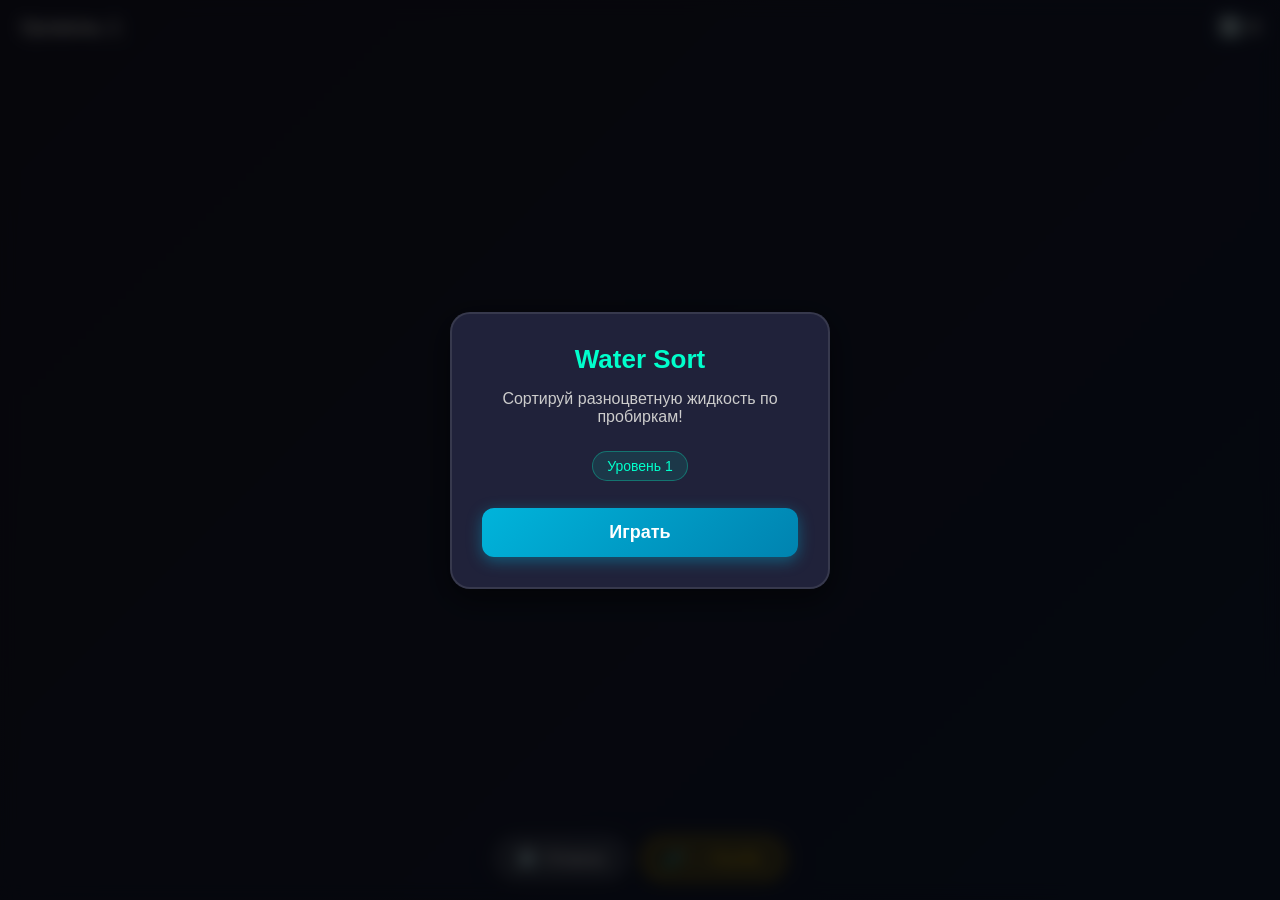
==== games/WaterSort/index.html @ 812055ef "game 1 water sort" ====
<!DOCTYPE html>
<html lang="ru">
<head>
    <meta charset="UTF-8">
    <meta name="viewport" content="width=device-width, initial-scale=1.0, maximum-scale=1.0, user-scalable=no">
    <title>Water Sort / Сортировка по пробиркам</title>
    
    <!-- Yandex Games SDK v2 -->
    <script src="https://yandex.ru/games/sdk/v2"></script>

    <style>
        * {
            box-sizing: border-box;
            margin: 0;
            padding: 0;
            -webkit-user-select: none;
            -moz-user-select: none;
            -ms-user-select: none;
            user-select: none;
            -webkit-tap-highlight-color: transparent;
            -webkit-touch-callout: none;
            touch-action: none;
        }

        html, body {
            width: 100%;
            height: 100%;
            overflow: hidden;
            background: linear-gradient(135deg, #1a1a2e 0%, #16213e 100%);
            color: #fff;
            font-family: 'Segoe UI', Tahoma, Geneva, Verdana, sans-serif;
        }

        #game-container {
            position: relative;
            width: 100vw;
            height: 100vh;
            display: flex;
            flex-direction: column;
            justify-content: center;
            align-items: center;
        }

        canvas {
            display: block;
            touch-action: none;
        }

        /* HUD & Top Bar */
        #hud {
            position: absolute;
            top: 15px;
            left: 20px;
            right: 20px;
            display: flex;
            justify-content: space-between;
            align-items: center;
            font-size: 20px;
            font-weight: bold;
            z-index: 5;
            pointer-events: none;
            text-shadow: 0 2px 4px rgba(0,0,0,0.5);
        }

        .hud-group {
            display: flex;
            gap: 15px;
            align-items: center;
        }

        /* Action Buttons Bar (Bottom / Side) */
        #action-bar {
            position: absolute;
            bottom: 20px;
            left: 50%;
            transform: translateX(-50%);
            display: flex;
            gap: 15px;
            z-index: 5;
        }

        .action-btn {
            background: rgba(255, 255, 255, 0.15);
            border: 2px solid rgba(255, 255, 255, 0.3);
            color: #fff;
            padding: 10px 20px;
            border-radius: 25px;
            font-size: 16px;
            font-weight: bold;
            cursor: pointer;
            backdrop-filter: blur(5px);
            transition: all 0.2s ease;
            display: flex;
            align-items: center;
            gap: 8px;
            box-shadow: 0 4px 10px rgba(0,0,0,0.3);
        }

        .action-btn:active {
            transform: scale(0.95);
            background: rgba(255, 255, 255, 0.3);
        }

        .action-btn.reward-badge {
            border-color: #ffcc00;
            background: rgba(255, 204, 0, 0.2);
            color: #ffcc00;
        }

        /* UI Overlays / Modals */
        .ui-overlay {
            position: absolute;
            top: 0;
            left: 0;
            width: 100%;
            height: 100%;
            background: rgba(0, 0, 0, 0.75);
            backdrop-filter: blur(8px);
            display: flex;
            justify-content: center;
            align-items: center;
            z-index: 10;
            opacity: 1;
            transition: opacity 0.3s ease;
        }

        .ui-overlay.hidden {
            opacity: 0;
            pointer-events: none;
        }

        .modal-card {
            background: #22253df0;
            border: 2px solid rgba(255, 255, 255, 0.1);
            padding: 30px;
            border-radius: 20px;
            text-align: center;
            width: 90%;
            max-width: 380px;
            box-shadow: 0 10px 30px rgba(0,0,0,0.5);
        }

        .modal-card h1 {
            font-size: 26px;
            margin-bottom: 15px;
            color: #00ffcc;
        }

        .modal-card p {
            font-size: 16px;
            color: #ccc;
            margin-bottom: 25px;
        }

        .btn {
            display: block;
            width: 100%;
            padding: 14px;
            margin-top: 12px;
            font-size: 18px;
            font-weight: bold;
            color: #fff;
            background: linear-gradient(135deg, #00b4db 0%, #0083b0 100%);
            border: none;
            border-radius: 12px;
            cursor: pointer;
            box-shadow: 0 4px 15px rgba(0, 180, 219, 0.4);
            transition: transform 0.1s ease;
        }

        .btn:active {
            transform: scale(0.97);
        }

        .btn.btn-reward {
            background: linear-gradient(135deg, #f7b733 0%, #fc4a1a 100%);
            box-shadow: 0 4px 15px rgba(252, 74, 26, 0.4);
        }

        .btn.btn-secondary {
            background: rgba(255, 255, 255, 0.1);
            border: 1px solid rgba(255, 255, 255, 0.2);
            box-shadow: none;
        }

        .level-badge {
            background: rgba(0, 255, 204, 0.1);
            color: #00ffcc;
            padding: 6px 14px;
            border-radius: 20px;
            font-size: 14px;
            display: inline-block;
            margin-bottom: 15px;
            border: 1px solid rgba(0, 255, 204, 0.3);
        }
    </style>
</head>
<body>

    <div id="game-container">
        <!-- HUD -->
        <div id="hud">
            <div id="level-title">Уровень 1</div>
            <div class="hud-group">
                <div id="moves-count">🔄 0</div>
            </div>
        </div>

        <!-- Canvas -->
        <canvas id="gameCanvas"></canvas>

        <!-- Action Bar (Undo & Add Tube) -->
        <div id="action-bar">
            <button class="action-btn" id="undo-btn">
                <span>↩️</span> <span id="txt-undo">Отмена</span>
            </button>
            <button class="action-btn reward-badge" id="add-tube-btn">
                <span>🧪+</span> <span id="txt-add-tube">Колба</span>
            </button>
        </div>

        <!-- Main Menu / Level Select Modal -->
        <div id="main-menu" class="ui-overlay">
            <div class="modal-card">
                <h1>Water Sort</h1>
                <p id="menu-desc">Сортируй разноцветную жидкость по пробиркам!</p>
                <div id="current-level-preview" class="level-badge">Уровень 1</div>
                <button class="btn" id="start-btn">Играть</button>
            </div>
        </div>

        <!-- Victory Modal -->
        <div id="victory-modal" class="ui-overlay hidden">
            <div class="modal-card">
                <h1>🎉 Уровень пройден!</h1>
                <p id="victory-desc">Отличная работа! Все цвета аккуратно отсортированы.</p>
                <button class="btn" id="next-level-btn">Следующий уровень</button>
            </div>
        </div>
    </div>

    <script>
        // Localization
        const locales = {
            ru: {
                title: "Water Sort",
                desc: "Сортируй разноцветную жидкость по пробиркам!",
                play: "Играть",
                level: "Уровень ",
                moves: "Ходы: ",
                undo: "Отмена",
                addTube: "+ Колба",
                winTitle: "🎉 Уровень пройден!",
                winDesc: "Отличная работа! Все цвета аккуратно отсортированы.",
                nextLevel: "Следующий уровень",
                rewardAdError: "Реклама недоступна или была закрыта"
            },
            en: {
                title: "Water Sort",
                desc: "Sort the colored liquids into separate tubes!",
                play: "Play",
                level: "Level ",
                moves: "Moves: ",
                undo: "Undo",
                addTube: "+ Tube",
                winTitle: "🎉 Level Complete!",
                winDesc: "Great job! All colors are perfectly sorted.",
                nextLevel: "Next Level",
                rewardAdError: "Ad unavailable or closed early"
            }
        };

        let currentLang = 'ru';
        let yandexSDK = null;
        let player = null;
        let currentLevelIndex = 0;
        let movesCount = 0;

        // Game state
        let tubes = []; // Array of tubes, each tube is an array of color indices (e.g. [1, 2, 1, 2])
        let history = []; // Stack of previous states for Undo
        let selectedTubeIndex = null;
        let animating = false;
        
        // Pour animation variables
        let pouringData = null; // { fromIndex, toIndex, color, progress, startY, endY, ... }

        // Colors palette (vibrant & contrast)
        const COLORS = [
            '#FF3366', // 0: Red / Pink
            '#33CCFF', // 1: Cyan / Blue
            '#33FF66', // 2: Green
            '#FFCC00', // 3: Yellow
            '#9933FF', // 4: Purple
            '#FF6600', // 5: Orange
            '#00FFCC', // 6: Mint
            '#FF99FF', // 7: Light Magenta
            '#6666FF', // 8: Indigo
            '#CCFF33'  // 9: Lime
        ];

        // DOM Elements
        const canvas = document.getElementById('gameCanvas');
        const ctx = canvas.getContext('2d');
        const mainMenu = document.getElementById('main-menu');
        const victoryModal = document.getElementById('victory-modal');
        const startBtn = document.getElementById('start-btn');
        const nextLevelBtn = document.getElementById('next-level-btn');
        const undoBtn = document.getElementById('undo-btn');
        const addTubeBtn = document.getElementById('add-tube-btn');
        const levelTitle = document.getElementById('level-title');
        const movesCountDisplay = document.getElementById('moves-count');
        const menuDesc = document.getElementById('menu-desc');
        const currentLevelPreview = document.getElementById('current-level-preview');
        const txtUndo = document.getElementById('txt-undo');
        const txtAddTube = document.getElementById('txt-add-tube');

        // Prevent default mobile gestures
        document.addEventListener('contextmenu', e => e.preventDefault());
        document.addEventListener('keydown', e => {
            if (['Space', 'ArrowUp', 'ArrowDown', 'ArrowLeft', 'ArrowRight'].includes(e.code)) {
                e.preventDefault();
            }
        });

        // Resize Canvas
        function resizeCanvas() {
            canvas.width = window.innerWidth;
            canvas.height = window.innerHeight;
        }
        window.addEventListener('resize', resizeCanvas);
        resizeCanvas();

        // SDK Initialization
        document.addEventListener('DOMContentLoaded', () => {
            if (typeof YaGames !== 'undefined') {
                YaGames.init().then(ysdk => {
                    yandexSDK = ysdk;
                    currentLang = ysdk.environment.i18n?.lang?.startsWith('en') ? 'en' : 'ru';
                    updateUILanguage();

                    ysdk.on('game_api_pause', () => { /* Pause audio/game */ });
                    ysdk.on('game_api_resume', () => { /* Resume audio/game */ });

                    ysdk.getPlayer().then(_player => {
                        player = _player;
                        loadProgress();
                    }).catch(err => console.log('Offline player', err));

                    ysdk.features.LoadingAPI?.ready();
                }).catch(err => {
                    console.warn('SDK Init error, running offline', err);
                    updateUILanguage();
                });
            } else {
                updateUILanguage();
            }
        });

        function updateUILanguage() {
            const loc = locales[currentLang] || locales.ru;
            const menuTitleEl = document.getElementById('menu-title');
            if (menuTitleEl) menuTitleEl.textContent = loc.title;
            if (menuDesc) menuDesc.textContent = loc.desc;
            if (startBtn) startBtn.textContent = loc.play;
            if (nextLevelBtn) nextLevelBtn.textContent = loc.nextLevel;
            if (txtUndo) txtUndo.textContent = loc.undo;
            if (txtAddTube) txtAddTube.textContent = loc.addTube;
            if (currentLevelPreview) currentLevelPreview.textContent = loc.level + (currentLevelIndex + 1);
            if (levelTitle) levelTitle.textContent = loc.level + (currentLevelIndex + 1);
            if (movesCountDisplay) movesCountDisplay.textContent = `🔄 ${movesCount}`;
        }

        async function loadProgress() {
            if (!player) return;
            try {
                const data = await player.getData();
                if (data && typeof data.level === 'number') {
                    currentLevelIndex = data.level;
                    updateUILanguage();
                }
            } catch (e) {
                console.error('Failed to load progress', e);
            }
        }

        async function saveProgress() {
            if (!player) return;
            try {
                // Check if player.setData is supported (in some offline/file mode emulators it might not be fully functional or throws security)
                if (typeof player.setData === 'function') {
                    await player.setData({ level: currentLevelIndex }, true);
                }
            } catch (e) {
                console.error('Failed to save progress', e);
            }
        }

        // Level Generator System
        // Easily changeable: number of colors, capacity per tube (4 layers), and empty tubes.
        function generateLevel(levelIdx) {
            const capacity = 4;
            let numColors = Math.min(3 + Math.floor(levelIdx / 3), COLORS.length);
            let numEmpty = 2;

            // Generate guaranteed randomized shuffled color blocks distributed across non-empty tubes
            let totalBlocks = numColors * capacity;
            let colorPool = [];
            for (let c = 0; c < numColors; c++) {
                for (let i = 0; i < capacity; i++) {
                    colorPool.push(c);
                }
            }
            // Fisher-Yates shuffle
            for (let i = colorPool.length - 1; i > 0; i--) {
                let j = Math.floor(Math.random() * (i + 1));
                [colorPool[i], colorPool[j]] = [colorPool[j], colorPool[i]];
            }

            let currentTubes = [];
            for (let c = 0; c < numColors; c++) {
                currentTubes.push(colorPool.slice(c * capacity, (c + 1) * capacity));
            }
            for (let i = 0; i < numEmpty; i++) {
                currentTubes.push([]);
            }

            // Ensure not already solved at start
            if (isLevelSolved(currentTubes)) {
                // Swap two elements to break solved state
                let temp = currentTubes[0][0];
                currentTubes[0][0] = currentTubes[1][0];
                currentTubes[1][0] = temp;
            }

            return currentTubes;
        }

        function startLevel() {
            tubes = generateLevel(currentLevelIndex);
            history = [];
            selectedTubeIndex = null;
            movesCount = 0;
            animating = false;
            pouringData = null;
            updateUILanguage();
            mainMenu.classList.add('hidden');
            victoryModal.classList.add('hidden');
        }

        // Check if level is solved: every non-empty tube must contain exactly 4 blocks of the EXACT SAME color
        function isLevelSolved(currentTubes) {
            let activeTubesCount = 0;
            for (let tube of currentTubes) {
                if (tube.length === 0) continue;
                if (tube.length !== 4) return false;
                let firstColor = tube[0];
                for (let color of tube) {
                    if (color !== firstColor) return false;
                }
                activeTubesCount++;
            }
            return activeTubesCount > 0;
        }

        // Pour validation & logic
        function canPour(fromIdx, toIdx) {
            if (fromIdx === toIdx) return false;
            let fromTube = tubes[fromIdx];
            let toTube = tubes[toIdx];
            if (fromTube.length === 0) return false;
            if (toTube.length >= 4) return false;

            let topColor = fromTube[fromTube.length - 1];
            if (toTube.length === 0) return true;
            let targetTopColor = toTube[toTube.length - 1];
            return topColor === targetTopColor;
        }

        function executePour(fromIdx, toIdx) {
            // Save state for undo
            history.push(tubes.map(t => [...t]));

            let fromTube = tubes[fromIdx];
            let toTube = tubes[toIdx];
            let topColor = fromTube[fromTube.length - 1];

            // Count how many blocks of this color to move
            let count = 0;
            for (let i = fromTube.length - 1; i >= 0; i--) {
                if (fromTube[i] === topColor && toTube.length + count < 4) {
                    count++;
                } else {
                    break;
                }
            }

            // Setup animation
            animating = true;
            pouringData = {
                fromIdx,
                toIdx,
                color: topColor,
                count,
                progress: 0
            };

            let movingBlock = [];
            for (let i = 0; i < count; i++) {
                movingBlock.push(fromTube.pop());
            }
            pouringData.movingBlock = movingBlock;

            movesCount++;
            updateUILanguage();
        }

        // Rewarded Ad for Undo
        undoBtn.addEventListener('click', () => {
            if (animating || history.length === 0) return;
            
            // Call Rewarded Ad as requested for SDK & monetization
            if (yandexSDK) {
                yandexSDK.adv.showRewardedVideo({
                    callbacks: {
                        onRewarded: () => {
                            tubes = history.pop();
                            selectedTubeIndex = null;
                            movesCount = Math.max(0, movesCount - 1);
                            updateUILanguage();
                        },
                        onError: () => {
                            // Fallback if ad fails: allow undo anyway or show message
                            tubes = history.pop();
                            selectedTubeIndex = null;
                            movesCount = Math.max(0, movesCount - 1);
                            updateUILanguage();
                        }
                    }
                });
            } else {
                // Offline fallback
                tubes = history.pop();
                selectedTubeIndex = null;
                movesCount = Math.max(0, movesCount - 1);
                updateUILanguage();
            }
        });

        // Rewarded Ad for Adding Empty Tube
        addTubeBtn.addEventListener('click', () => {
            if (animating) return;

            if (yandexSDK) {
                yandexSDK.adv.showRewardedVideo({
                    callbacks: {
                        onRewarded: () => {
                            history.push(tubes.map(t => [...t]));
                            tubes.push([]); // Add empty tube
                            selectedTubeIndex = null;
                            updateUILanguage();
                        },
                        onError: () => {
                            history.push(tubes.map(t => [...t]));
                            tubes.push([]);
                            selectedTubeIndex = null;
                            updateUILanguage();
                        }
                    }
                });
            } else {
                history.push(tubes.map(t => [...t]));
                tubes.push([]);
                selectedTubeIndex = null;
                updateUILanguage();
            }
        });

        // Canvas Click / Tap Handling
        canvas.addEventListener('pointerdown', (e) => {
            if (animating || !mainMenu.classList.contains('hidden') || !victoryModal.classList.contains('hidden')) return;

            const rect = canvas.getBoundingClientRect();
            const x = e.clientX - rect.left;
            const y = e.clientY - rect.top;

            const layout = getTubeLayout();
            for (let i = 0; i < tubes.length; i++) {
                let pos = layout.tubesPos[i];
                if (x >= pos.x - layout.tubeWidth / 2 && x <= pos.x + layout.tubeWidth / 2 &&
                    y >= pos.y && y <= pos.y + layout.tubeHeight) {
                    
                    if (selectedTubeIndex === null) {
                        if (tubes[i].length > 0) {
                            selectedTubeIndex = i;
                        }
                    } else {
                        if (selectedTubeIndex === i) {
                            selectedTubeIndex = null; // deselect
                        } else {
                            if (canPour(selectedTubeIndex, i)) {
                                let from = selectedTubeIndex;
                                let to = i;
                                selectedTubeIndex = null;
                                executePour(from, to);
                            } else {
                                selectedTubeIndex = tubes[i].length > 0 ? i : null;
                            }
                        }
                    }
                    break;
                }
            }
        });

        // Calculate responsive tube positions
        function getTubeLayout() {
            const numTubes = tubes.length;
            const maxPerRow = numTubes > 6 ? Math.ceil(numTubes / 2) : numTubes;
            const rows = numTubes > 6 ? 2 : 1;

            const tubeWidth = Math.min(canvas.width / (maxPerRow + 1) * 0.6, 70);
            const tubeHeight = tubeWidth * 3.2;
            const spacingX = tubeWidth * 1.4;
            const spacingY = tubeHeight * 1.3;

            const startX = (canvas.width - (Math.min(numTubes, maxPerRow) * spacingX)) / 2 + tubeWidth / 2;
            const startY = (canvas.height - (rows * spacingY)) / 2 + tubeHeight * 0.2;

            let tubesPos = [];
            for (let i = 0; i < numTubes; i++) {
                let row = Math.floor(i / maxPerRow);
                let col = i % maxPerRow;
                let countInRow = row === rows - 1 ? numTubes - row * maxPerRow : maxPerRow;
                let rowStartX = (canvas.width - (countInRow * spacingX)) / 2 + tubeWidth / 2;

                tubesPos.push({
                    x: rowStartX + col * spacingX,
                    y: startY + row * spacingY
                });
            }

            return { tubesPos, tubeWidth, tubeHeight };
        }

        // Render loop
        function draw() {
            ctx.clearRect(0, 0, canvas.width, canvas.height);

            const layout = getTubeLayout();
            const { tubesPos, tubeWidth, tubeHeight } = layout;
            const wallWidth = Math.max(4, tubeWidth * 0.08);
            const radius = wallWidth * 1.5;

            for (let i = 0; i < tubes.length; i++) {
                let pos = tubesPos[i];
                let isSelected = (selectedTubeIndex === i);
                let bounceY = isSelected ? -15 : 0;

                ctx.save();
                ctx.translate(pos.x, pos.y + bounceY);

                // If currently pouring TO or FROM this tube during animation, handle special rendering if needed
                let tubeData = tubes[i];

                // Draw liquid layers inside tube
                let innerWidth = tubeWidth - wallWidth * 2;
                let innerHeight = tubeHeight - wallWidth * 2;
                let layerHeight = innerHeight / 4;

                ctx.save();
                // Clip to tube interior shape for rounded liquid corners at bottom
                ctx.beginPath();
                ctx.roundRect(-innerWidth / 2, wallWidth, innerWidth, innerHeight - wallWidth / 2, [0, 0, radius, radius]);
                ctx.clip();

                for (let layerIdx = 0; layerIdx < tubeData.length; layerIdx++) {
                    let colorIdx = tubeData[layerIdx];
                    let yPos = tubeHeight - wallWidth - (layerIdx + 1) * layerHeight;
                    ctx.fillStyle = COLORS[colorIdx] || '#fff';
                    ctx.fillRect(-innerWidth / 2, yPos, innerWidth, layerHeight + 1); // +1 to prevent subpixel gaps
                }
                ctx.restore();

                // Draw Tube Glass Outline / Container
                ctx.strokeStyle = isSelected ? '#00ffcc' : 'rgba(255, 255, 255, 0.6)';
                ctx.lineWidth = wallWidth;
                ctx.beginPath();
                // U shape: left wall, bottom curve/line, right wall
                ctx.moveTo(-tubeWidth / 2, 0);
                ctx.lineTo(-tubeWidth / 2, tubeHeight - radius);
                ctx.arcTo(-tubeWidth / 2, tubeHeight, -tubeWidth / 2 + radius, tubeHeight, radius);
                ctx.lineTo(tubeWidth / 2 - radius, tubeHeight);
                ctx.arcTo(tubeWidth / 2, tubeHeight, tubeWidth / 2, tubeHeight - radius, radius);
                ctx.lineTo(tubeWidth / 2, 0);
                ctx.stroke();

                // Glass highlight effect
                ctx.strokeStyle = 'rgba(255, 255, 255, 0.3)';
                ctx.lineWidth = wallWidth * 0.4;
                ctx.beginPath();
                ctx.moveTo(-tubeWidth / 2 + wallWidth * 1.2, wallWidth * 2);
                ctx.lineTo(-tubeWidth / 2 + wallWidth * 1.2, tubeHeight - radius * 1.5);
                ctx.stroke();

                ctx.restore();
            }

            // Draw pouring animation arc/stream if animating
            if (animating && pouringData) {
                updateAndDrawPouring(layout);
            }
        }

        function updateAndDrawPouring(layout) {
            const { tubesPos, tubeWidth, tubeHeight } = layout;
            let fromPos = tubesPos[pouringData.fromIdx];
            let toPos = tubesPos[pouringData.toIdx];

            pouringData.progress += 0.08; // Animation speed
            if (pouringData.progress >= 1) {
                // Finish pouring: push moving blocks to target tube
                let toTube = tubes[pouringData.toIdx];
                for (let color of pouringData.movingBlock) {
                    toTube.push(color);
                }
                animating = false;
                pouringData = null;

                // Check victory condition
                if (isLevelSolved(tubes)) {
                    triggerVictory();
                }
            } else {
                // Draw stream of liquid flowing from source to target
                let p = pouringData.progress;
                let startX = fromPos.x;
                let startY = fromPos.y + tubeHeight * 0.1;
                let endX = toPos.x;
                let endY = toPos.y + tubeHeight * 0.1;

                let currX = startX + (endX - startX) * p;
                let currY = startY + (endY - startY) * p - Math.sin(p * Math.PI) * 40;

                ctx.fillStyle = COLORS[pouringData.color];
                ctx.beginPath();
                ctx.arc(currX, currY, tubeWidth * 0.3, 0, Math.PI * 2);
                ctx.fill();
            }
        }

        function triggerVictory() {
            victoryModal.classList.remove('hidden');
            
            // Show Interstitial Ad and save progress
            if (yandexSDK) {
                yandexSDK.adv.showFullscreenAdv({
                    callbacks: {
                        onClose: () => {},
                        onError: () => {}
                    }
                });
            }
        }

        nextLevelBtn.addEventListener('click', () => {
            currentLevelIndex++;
            saveProgress();
            startLevel();
        });

        startBtn.addEventListener('click', () => {
            startLevel();
        });

        // Main Game Loop
        function gameLoop() {
            draw();
            requestAnimationFrame(gameLoop);
        }
        requestAnimationFrame(gameLoop);

    </script>
</body>
</html>
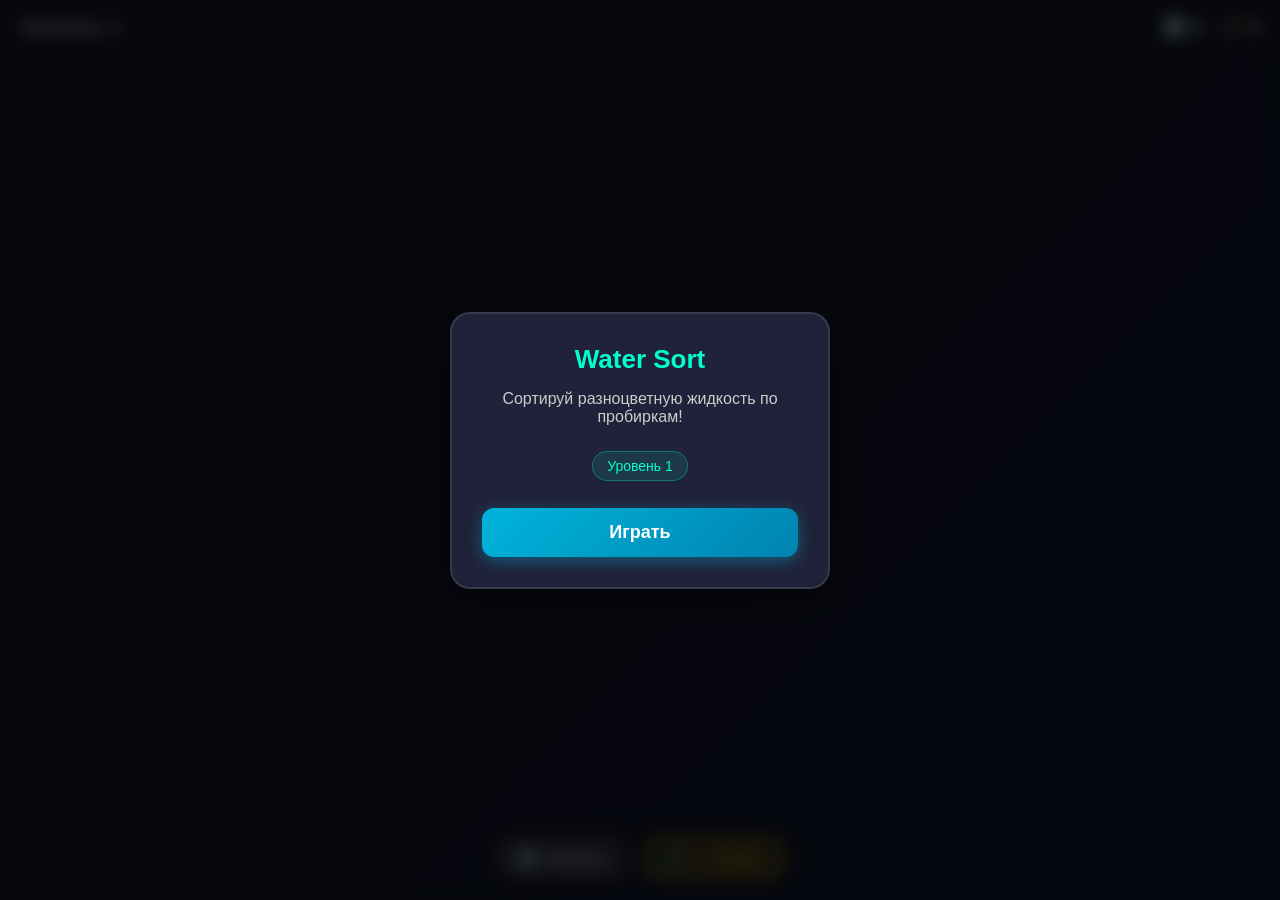
==== commit fc4d7521: "WaterSort game" ====
--- a/games/WaterSort/index.html
+++ b/games/WaterSort/index.html
@@ -94,6 +94,7 @@
             align-items: center;
             gap: 8px;
             box-shadow: 0 4px 10px rgba(0,0,0,0.3);
+            pointer-events: auto;
         }
 
         .action-btn:active {
@@ -177,12 +178,6 @@
             box-shadow: 0 4px 15px rgba(252, 74, 26, 0.4);
         }
 
-        .btn.btn-secondary {
-            background: rgba(255, 255, 255, 0.1);
-            border: 1px solid rgba(255, 255, 255, 0.2);
-            box-shadow: none;
-        }
-
         .level-badge {
             background: rgba(0, 255, 204, 0.1);
             color: #00ffcc;
@@ -203,6 +198,7 @@
             <div id="level-title">Уровень 1</div>
             <div class="hud-group">
                 <div id="moves-count">🔄 0</div>
+                <div id="moves-limit-display" class="hidden">💣 0</div>
             </div>
         </div>
 
@@ -222,7 +218,7 @@
         <!-- Main Menu / Level Select Modal -->
         <div id="main-menu" class="ui-overlay">
             <div class="modal-card">
-                <h1>Water Sort</h1>
+                <h1 id="menu-title">Water Sort</h1>
                 <p id="menu-desc">Сортируй разноцветную жидкость по пробиркам!</p>
                 <div id="current-level-preview" class="level-badge">Уровень 1</div>
                 <button class="btn" id="start-btn">Играть</button>
@@ -232,9 +228,19 @@
         <!-- Victory Modal -->
         <div id="victory-modal" class="ui-overlay hidden">
             <div class="modal-card">
-                <h1>🎉 Уровень пройден!</h1>
-                <p id="victory-desc">Отличная работа! Все цвета аккуратно отсортированы.</p>
+                <h1 id="win-title">🎉 Уровень пройден!</h1>
+                <p id="win-desc">Отличная работа! Все цвета аккуратно отсортированы.</p>
                 <button class="btn" id="next-level-btn">Следующий уровень</button>
+            </div>
+        </div>
+
+        <!-- Defeat Modal -->
+        <div id="defeat-modal" class="ui-overlay hidden">
+            <div class="modal-card">
+                <h1 style="color: #ff4d4d;" id="fail-title">💥 Ходы закончились!</h1>
+                <p id="fail-desc">Время бомбы истекло. Хотите продолжить или начать заново?</p>
+                <button class="btn btn-reward" id="revive-btn">🎁 До +15 ходов (Реклама)</button>
+                <button class="btn btn-secondary" id="restart-level-btn">Заново</button>
             </div>
         </div>
     </div>
@@ -253,7 +259,10 @@
                 winTitle: "🎉 Уровень пройден!",
                 winDesc: "Отличная работа! Все цвета аккуратно отсортированы.",
                 nextLevel: "Следующий уровень",
-                rewardAdError: "Реклама недоступна или была закрыта"
+                failTitle: "💥 Ходы закончились!",
+                failDesc: "Время бомбы истекло. Хотите продолжить или начать заново?",
+                reviveBtn: "🎁 До +15 ходов (Реклама)",
+                restart: "Заново"
             },
             en: {
                 title: "Water Sort",
@@ -266,7 +275,10 @@
                 winTitle: "🎉 Level Complete!",
                 winDesc: "Great job! All colors are perfectly sorted.",
                 nextLevel: "Next Level",
-                rewardAdError: "Ad unavailable or closed early"
+                failTitle: "💥 Out of Moves!",
+                failDesc: "Bomb timer expired. Watch ad to get +15 moves or restart?",
+                reviveBtn: "🎁 +15 Moves (Watch Ad)",
+                restart: "Restart"
             }
         };
 
@@ -277,26 +289,20 @@
         let movesCount = 0;
 
         // Game state
-        let tubes = []; // Array of tubes, each tube is an array of color indices (e.g. [1, 2, 1, 2])
+        let tubes = []; // Array of tubes, each tube is { colors: [...], hiddenCount: N }
         let history = []; // Stack of previous states for Undo
         let selectedTubeIndex = null;
         let animating = false;
+        let pouringData = null;
         
-        // Pour animation variables
-        let pouringData = null; // { fromIndex, toIndex, color, progress, startY, endY, ... }
-
-        // Colors palette (vibrant & contrast)
+        let tubeLocks = []; // boolean array
+        let moveLimit = null; // null or remaining moves
+
+        // Colors palette
         const COLORS = [
-            '#FF3366', // 0: Red / Pink
-            '#33CCFF', // 1: Cyan / Blue
-            '#33FF66', // 2: Green
-            '#FFCC00', // 3: Yellow
-            '#9933FF', // 4: Purple
-            '#FF6600', // 5: Orange
-            '#00FFCC', // 6: Mint
-            '#FF99FF', // 7: Light Magenta
-            '#6666FF', // 8: Indigo
-            '#CCFF33'  // 9: Lime
+            '#FF3366', '#33CCFF', '#33FF66', '#FFCC00',
+            '#9933FF', '#FF6600', '#00FFCC', '#FF99FF',
+            '#6666FF', '#CCFF33'
         ];
 
         // DOM Elements
@@ -304,26 +310,23 @@
         const ctx = canvas.getContext('2d');
         const mainMenu = document.getElementById('main-menu');
         const victoryModal = document.getElementById('victory-modal');
+        const defeatModal = document.getElementById('defeat-modal');
         const startBtn = document.getElementById('start-btn');
         const nextLevelBtn = document.getElementById('next-level-btn');
         const undoBtn = document.getElementById('undo-btn');
         const addTubeBtn = document.getElementById('add-tube-btn');
+        const reviveBtn = document.getElementById('revive-btn');
+        const restartLevelBtn = document.getElementById('restart-level-btn');
         const levelTitle = document.getElementById('level-title');
         const movesCountDisplay = document.getElementById('moves-count');
+        const movesLimitDisplay = document.getElementById('moves-limit-display');
         const menuDesc = document.getElementById('menu-desc');
         const currentLevelPreview = document.getElementById('current-level-preview');
         const txtUndo = document.getElementById('txt-undo');
         const txtAddTube = document.getElementById('txt-add-tube');
 
-        // Prevent default mobile gestures
         document.addEventListener('contextmenu', e => e.preventDefault());
-        document.addEventListener('keydown', e => {
-            if (['Space', 'ArrowUp', 'ArrowDown', 'ArrowLeft', 'ArrowRight'].includes(e.code)) {
-                e.preventDefault();
-            }
-        });
-
-        // Resize Canvas
+
         function resizeCanvas() {
             canvas.width = window.innerWidth;
             canvas.height = window.innerHeight;
@@ -339,8 +342,8 @@
                     currentLang = ysdk.environment.i18n?.lang?.startsWith('en') ? 'en' : 'ru';
                     updateUILanguage();
 
-                    ysdk.on('game_api_pause', () => { /* Pause audio/game */ });
-                    ysdk.on('game_api_resume', () => { /* Resume audio/game */ });
+                    ysdk.on('game_api_pause', () => {});
+                    ysdk.on('game_api_resume', () => {});
 
                     ysdk.getPlayer().then(_player => {
                         player = _player;
@@ -349,7 +352,7 @@
 
                     ysdk.features.LoadingAPI?.ready();
                 }).catch(err => {
-                    console.warn('SDK Init error, running offline', err);
+                    console.warn('SDK Init error', err);
                     updateUILanguage();
                 });
             } else {
@@ -369,6 +372,13 @@
             if (currentLevelPreview) currentLevelPreview.textContent = loc.level + (currentLevelIndex + 1);
             if (levelTitle) levelTitle.textContent = loc.level + (currentLevelIndex + 1);
             if (movesCountDisplay) movesCountDisplay.textContent = `🔄 ${movesCount}`;
+            
+            if (moveLimit !== null) {
+                movesLimitDisplay.classList.remove('hidden');
+                movesLimitDisplay.textContent = `💣 ${moveLimit}`;
+            } else {
+                movesLimitDisplay.classList.add('hidden');
+            }
         }
 
         async function loadProgress() {
@@ -387,7 +397,6 @@
         async function saveProgress() {
             if (!player) return;
             try {
-                // Check if player.setData is supported (in some offline/file mode emulators it might not be fully functional or throws security)
                 if (typeof player.setData === 'function') {
                     await player.setData({ level: currentLevelIndex }, true);
                 }
@@ -396,15 +405,12 @@
             }
         }
 
-        // Level Generator System
-        // Easily changeable: number of colors, capacity per tube (4 layers), and empty tubes.
+        // Level Generator with Level 3+ Hidden Layers and Level 7+ Locks & Level 10+ Bombs
         function generateLevel(levelIdx) {
             const capacity = 4;
             let numColors = Math.min(3 + Math.floor(levelIdx / 3), COLORS.length);
             let numEmpty = 2;
 
-            // Generate guaranteed randomized shuffled color blocks distributed across non-empty tubes
-            let totalBlocks = numColors * capacity;
             let colorPool = [];
             for (let c = 0; c < numColors; c++) {
                 for (let i = 0; i < capacity; i++) {
@@ -419,18 +425,33 @@
 
             let currentTubes = [];
             for (let c = 0; c < numColors; c++) {
-                currentTubes.push(colorPool.slice(c * capacity, (c + 1) * capacity));
+                let tubeColors = colorPool.slice(c * capacity, (c + 1) * capacity);
+                
+                // From level 3+, introduce "Hidden" mystery layers (bottom 2 layers)
+                if (levelIdx >= 2 && c % 2 === 0) {
+                    // Mark bottom 2 layers as hidden (-1)
+                    tubeColors[0] = -1;
+                    tubeColors[1] = -1;
+                }
+                
+                currentTubes.push(tubeColors);
             }
             for (let i = 0; i < numEmpty; i++) {
                 currentTubes.push([]);
             }
 
-            // Ensure not already solved at start
-            if (isLevelSolved(currentTubes)) {
-                // Swap two elements to break solved state
-                let temp = currentTubes[0][0];
-                currentTubes[0][0] = currentTubes[1][0];
-                currentTubes[1][0] = temp;
+            // Tube locks setup for Level 7+
+            tubeLocks = new Array(currentTubes.length).fill(false);
+            if (levelIdx >= 6) {
+                let lockTarget = Math.floor(Math.random() * numColors);
+                tubeLocks[lockTarget] = true;
+            }
+
+            // Move limits setup for Level 10+
+            if (levelIdx >= 9) {
+                moveLimit = 30 + Math.max(0, (15 - levelIdx) * 2);
+            } else {
+                moveLimit = null;
             }
 
             return currentTubes;
@@ -440,21 +461,23 @@
             tubes = generateLevel(currentLevelIndex);
             history = [];
             selectedTubeIndex = null;
-            movesCount = 0;
             animating = false;
             pouringData = null;
+            movesCount = 0;
             updateUILanguage();
             mainMenu.classList.add('hidden');
             victoryModal.classList.add('hidden');
-        }
-
-        // Check if level is solved: every non-empty tube must contain exactly 4 blocks of the EXACT SAME color
+            defeatModal.classList.add('hidden');
+        }
+
+        // Check if level is solved
         function isLevelSolved(currentTubes) {
             let activeTubesCount = 0;
             for (let tube of currentTubes) {
                 if (tube.length === 0) continue;
                 if (tube.length !== 4) return false;
                 let firstColor = tube[0];
+                if (firstColor === -1) return false; // Mystery layer still present
                 for (let color of tube) {
                     if (color !== firstColor) return false;
                 }
@@ -463,29 +486,35 @@
             return activeTubesCount > 0;
         }
 
-        // Pour validation & logic
         function canPour(fromIdx, toIdx) {
             if (fromIdx === toIdx) return false;
+            if (tubeLocks[fromIdx] || tubeLocks[toIdx]) return false;
+
             let fromTube = tubes[fromIdx];
             let toTube = tubes[toIdx];
             if (fromTube.length === 0) return false;
             if (toTube.length >= 4) return false;
 
             let topColor = fromTube[fromTube.length - 1];
+            if (topColor === -1) return false; // Cannot pour mystery layer until revealed
+
             if (toTube.length === 0) return true;
             let targetTopColor = toTube[toTube.length - 1];
             return topColor === targetTopColor;
         }
 
         function executePour(fromIdx, toIdx) {
-            // Save state for undo
-            history.push(tubes.map(t => [...t]));
+            history.push({
+                tubes: tubes.map(t => [...t]),
+                locks: [...tubeLocks],
+                moves: movesCount,
+                limit: moveLimit
+            });
 
             let fromTube = tubes[fromIdx];
             let toTube = tubes[toIdx];
             let topColor = fromTube[fromTube.length - 1];
 
-            // Count how many blocks of this color to move
             let count = 0;
             for (let i = fromTube.length - 1; i >= 0; i--) {
                 if (fromTube[i] === topColor && toTube.length + count < 4) {
@@ -495,7 +524,6 @@
                 }
             }
 
-            // Setup animation
             animating = true;
             pouringData = {
                 fromIdx,
@@ -512,73 +540,129 @@
             pouringData.movingBlock = movingBlock;
 
             movesCount++;
+            if (moveLimit !== null) {
+                moveLimit--;
+                if (moveLimit <= 0 && !isLevelSolved(tubes)) {
+                    triggerDefeat();
+                }
+            }
             updateUILanguage();
         }
 
-        // Rewarded Ad for Undo
+        // Undo action
         undoBtn.addEventListener('click', () => {
             if (animating || history.length === 0) return;
             
-            // Call Rewarded Ad as requested for SDK & monetization
             if (yandexSDK) {
                 yandexSDK.adv.showRewardedVideo({
                     callbacks: {
                         onRewarded: () => {
-                            tubes = history.pop();
-                            selectedTubeIndex = null;
-                            movesCount = Math.max(0, movesCount - 1);
-                            updateUILanguage();
-                        },
-                        onError: () => {
-                            // Fallback if ad fails: allow undo anyway or show message
-                            tubes = history.pop();
-                            selectedTubeIndex = null;
-                            movesCount = Math.max(0, movesCount - 1);
-                            updateUILanguage();
-                        }
-                    }
-                });
-            } else {
-                // Offline fallback
-                tubes = history.pop();
-                selectedTubeIndex = null;
-                movesCount = Math.max(0, movesCount - 1);
-                updateUILanguage();
-            }
-        });
-
-        // Rewarded Ad for Adding Empty Tube
-        addTubeBtn.addEventListener('click', () => {
-            if (animating) return;
-
-            if (yandexSDK) {
-                yandexSDK.adv.showRewardedVideo({
-                    callbacks: {
-                        onRewarded: () => {
-                            history.push(tubes.map(t => [...t]));
-                            tubes.push([]); // Add empty tube
+                            let prevState = history.pop();
+                            tubes = prevState.tubes;
+                            tubeLocks = prevState.locks;
+                            movesCount = prevState.moves;
+                            moveLimit = prevState.limit;
                             selectedTubeIndex = null;
                             updateUILanguage();
                         },
                         onError: () => {
-                            history.push(tubes.map(t => [...t]));
-                            tubes.push([]);
+                            let prevState = history.pop();
+                            tubes = prevState.tubes;
+                            tubeLocks = prevState.locks;
+                            movesCount = prevState.moves;
+                            moveLimit = prevState.limit;
                             selectedTubeIndex = null;
                             updateUILanguage();
                         }
                     }
                 });
             } else {
-                history.push(tubes.map(t => [...t]));
-                tubes.push([]);
+                let prevState = history.pop();
+                tubes = prevState.tubes;
+                tubeLocks = prevState.locks;
+                movesCount = prevState.moves;
+                moveLimit = prevState.limit;
                 selectedTubeIndex = null;
                 updateUILanguage();
             }
         });
 
-        // Canvas Click / Tap Handling
+        // Add Empty Tube via Ad
+        addTubeBtn.addEventListener('click', () => {
+            if (animating) return;
+
+            if (yandexSDK) {
+                yandexSDK.adv.showRewardedVideo({
+                    callbacks: {
+                        onRewarded: () => {
+                            history.push({
+                                tubes: tubes.map(t => [...t]),
+                                locks: [...tubeLocks],
+                                moves: movesCount,
+                                limit: moveLimit
+                            });
+                            tubes.push([]);
+                            tubeLocks.push(false);
+                            selectedTubeIndex = null;
+                            updateUILanguage();
+                        },
+                        onError: () => {
+                            history.push({
+                                tubes: tubes.map(t => [...t]),
+                                locks: [...tubeLocks],
+                                moves: movesCount,
+                                limit: moveLimit
+                            });
+                            tubes.push([]);
+                            tubeLocks.push(false);
+                            selectedTubeIndex = null;
+                            updateUILanguage();
+                        }
+                    }
+                });
+            } else {
+                history.push({
+                    tubes: tubes.map(t => [...t]),
+                    locks: [...tubeLocks],
+                    moves: movesCount,
+                    limit: moveLimit
+                });
+                tubes.push([]);
+                tubeLocks.push(false);
+                selectedTubeIndex = null;
+                updateUILanguage();
+            }
+        });
+
+        reviveBtn.addEventListener('click', () => {
+            if (yandexSDK) {
+                yandexSDK.adv.showRewardedVideo({
+                    callbacks: {
+                        onRewarded: () => {
+                            moveLimit = 15;
+                            defeatModal.classList.add('hidden');
+                            updateUILanguage();
+                        },
+                        onError: () => {
+                            moveLimit = 15;
+                            defeatModal.classList.add('hidden');
+                            updateUILanguage();
+                        }
+                    }
+                });
+            } else {
+                moveLimit = 15;
+                defeatModal.classList.add('hidden');
+                updateUILanguage();
+            }
+        });
+
+        restartLevelBtn.addEventListener('click', () => {
+            startLevel();
+        });
+
         canvas.addEventListener('pointerdown', (e) => {
-            if (animating || !mainMenu.classList.contains('hidden') || !victoryModal.classList.contains('hidden')) return;
+            if (animating || !mainMenu.classList.contains('hidden') || !victoryModal.classList.contains('hidden') || !defeatModal.classList.contains('hidden')) return;
 
             const rect = canvas.getBoundingClientRect();
             const x = e.clientX - rect.left;
@@ -590,13 +674,28 @@
                 if (x >= pos.x - layout.tubeWidth / 2 && x <= pos.x + layout.tubeWidth / 2 &&
                     y >= pos.y && y <= pos.y + layout.tubeHeight) {
                     
+                    // If tube is locked, clicking it attempts to unlock via ad / key
+                    if (tubeLocks[i]) {
+                        if (yandexSDK) {
+                            yandexSDK.adv.showRewardedVideo({
+                                callbacks: {
+                                    onRewarded: () => { tubeLocks[i] = false; updateUILanguage(); },
+                                    onError: () => { tubeLocks[i] = false; updateUILanguage(); }
+                                }
+                            });
+                        } else {
+                            tubeLocks[i] = false;
+                        }
+                        return;
+                    }
+
                     if (selectedTubeIndex === null) {
-                        if (tubes[i].length > 0) {
+                        if (tubes[i].length > 0 && tubes[i][tubes[i].length - 1] !== -1) {
                             selectedTubeIndex = i;
                         }
                     } else {
                         if (selectedTubeIndex === i) {
-                            selectedTubeIndex = null; // deselect
+                            selectedTubeIndex = null;
                         } else {
                             if (canPour(selectedTubeIndex, i)) {
                                 let from = selectedTubeIndex;
@@ -604,7 +703,7 @@
                                 selectedTubeIndex = null;
                                 executePour(from, to);
                             } else {
-                                selectedTubeIndex = tubes[i].length > 0 ? i : null;
+                                selectedTubeIndex = (tubes[i].length > 0 && tubes[i][tubes[i].length - 1] !== -1) ? i : null;
                             }
                         }
                     }
@@ -613,7 +712,6 @@
             }
         });
 
-        // Calculate responsive tube positions
         function getTubeLayout() {
             const numTubes = tubes.length;
             const maxPerRow = numTubes > 6 ? Math.ceil(numTubes / 2) : numTubes;
@@ -623,9 +721,6 @@
             const tubeHeight = tubeWidth * 3.2;
             const spacingX = tubeWidth * 1.4;
             const spacingY = tubeHeight * 1.3;
-
-            const startX = (canvas.width - (Math.min(numTubes, maxPerRow) * spacingX)) / 2 + tubeWidth / 2;
-            const startY = (canvas.height - (rows * spacingY)) / 2 + tubeHeight * 0.2;
 
             let tubesPos = [];
             for (let i = 0; i < numTubes; i++) {
@@ -636,14 +731,13 @@
 
                 tubesPos.push({
                     x: rowStartX + col * spacingX,
-                    y: startY + row * spacingY
+                    y: (canvas.height - (rows * spacingY)) / 2 + tubeHeight * 0.2 + row * spacingY
                 });
             }
 
             return { tubesPos, tubeWidth, tubeHeight };
         }
 
-        // Render loop
         function draw() {
             ctx.clearRect(0, 0, canvas.width, canvas.height);
 
@@ -660,16 +754,12 @@
                 ctx.save();
                 ctx.translate(pos.x, pos.y + bounceY);
 
-                // If currently pouring TO or FROM this tube during animation, handle special rendering if needed
                 let tubeData = tubes[i];
-
-                // Draw liquid layers inside tube
                 let innerWidth = tubeWidth - wallWidth * 2;
                 let innerHeight = tubeHeight - wallWidth * 2;
                 let layerHeight = innerHeight / 4;
 
                 ctx.save();
-                // Clip to tube interior shape for rounded liquid corners at bottom
                 ctx.beginPath();
                 ctx.roundRect(-innerWidth / 2, wallWidth, innerWidth, innerHeight - wallWidth / 2, [0, 0, radius, radius]);
                 ctx.clip();
@@ -677,16 +767,27 @@
                 for (let layerIdx = 0; layerIdx < tubeData.length; layerIdx++) {
                     let colorIdx = tubeData[layerIdx];
                     let yPos = tubeHeight - wallWidth - (layerIdx + 1) * layerHeight;
-                    ctx.fillStyle = COLORS[colorIdx] || '#fff';
-                    ctx.fillRect(-innerWidth / 2, yPos, innerWidth, layerHeight + 1); // +1 to prevent subpixel gaps
+                    
+                    if (colorIdx === -1) {
+                        ctx.fillStyle = '#e0e0e0';
+                        ctx.fillRect(-innerWidth / 2, yPos, innerWidth, layerHeight + 1);
+                        
+                        ctx.fillStyle = '#555';
+                        ctx.font = 'bold 16px sans-serif';
+                        ctx.textAlign = 'center';
+                        ctx.textBaseline = 'middle';
+                        ctx.fillText('?', 0, yPos + layerHeight / 2);
+                    } else {
+                        ctx.fillStyle = COLORS[colorIdx] || '#fff';
+                        ctx.fillRect(-innerWidth / 2, yPos, innerWidth, layerHeight + 1);
+                    }
                 }
                 ctx.restore();
 
-                // Draw Tube Glass Outline / Container
+                // Draw Tube Glass Outline
                 ctx.strokeStyle = isSelected ? '#00ffcc' : 'rgba(255, 255, 255, 0.6)';
                 ctx.lineWidth = wallWidth;
                 ctx.beginPath();
-                // U shape: left wall, bottom curve/line, right wall
                 ctx.moveTo(-tubeWidth / 2, 0);
                 ctx.lineTo(-tubeWidth / 2, tubeHeight - radius);
                 ctx.arcTo(-tubeWidth / 2, tubeHeight, -tubeWidth / 2 + radius, tubeHeight, radius);
@@ -695,18 +796,20 @@
                 ctx.lineTo(tubeWidth / 2, 0);
                 ctx.stroke();
 
-                // Glass highlight effect
-                ctx.strokeStyle = 'rgba(255, 255, 255, 0.3)';
-                ctx.lineWidth = wallWidth * 0.4;
-                ctx.beginPath();
-                ctx.moveTo(-tubeWidth / 2 + wallWidth * 1.2, wallWidth * 2);
-                ctx.lineTo(-tubeWidth / 2 + wallWidth * 1.2, tubeHeight - radius * 1.5);
-                ctx.stroke();
+                // Draw Lock if tube is locked
+                if (tubeLocks[i]) {
+                    ctx.fillStyle = 'rgba(0, 0, 0, 0.6)';
+                    ctx.fillRect(-tubeWidth / 2, tubeHeight / 2 - 20, tubeWidth, 40);
+                    ctx.fillStyle = '#FFD700';
+                    ctx.font = '20px sans-serif';
+                    ctx.textAlign = 'center';
+                    ctx.textBaseline = 'middle';
+                    ctx.fillText('🔒', 0, tubeHeight / 2);
+                }
 
                 ctx.restore();
             }
 
-            // Draw pouring animation arc/stream if animating
             if (animating && pouringData) {
                 updateAndDrawPouring(layout);
             }
@@ -717,22 +820,23 @@
             let fromPos = tubesPos[pouringData.fromIdx];
             let toPos = tubesPos[pouringData.toIdx];
 
-            pouringData.progress += 0.08; // Animation speed
+            pouringData.progress += 0.08;
             if (pouringData.progress >= 1) {
-                // Finish pouring: push moving blocks to target tube
                 let toTube = tubes[pouringData.toIdx];
                 for (let color of pouringData.movingBlock) {
                     toTube.push(color);
                 }
+                
+                // Check if any hidden layers are now exposed
+                checkAndRevealHiddenLayers();
+
                 animating = false;
                 pouringData = null;
 
-                // Check victory condition
                 if (isLevelSolved(tubes)) {
                     triggerVictory();
                 }
             } else {
-                // Draw stream of liquid flowing from source to target
                 let p = pouringData.progress;
                 let startX = fromPos.x;
                 let startY = fromPos.y + tubeHeight * 0.1;
@@ -749,18 +853,87 @@
             }
         }
 
+        // Properly store original hidden colors during generation
+        let hiddenColorMap = new Map(); // tubeIndex -> array of hidden colors
+
+        function generateLevel(levelIdx) {
+            const capacity = 4;
+            let numColors = Math.min(3 + Math.floor(levelIdx / 3), COLORS.length);
+            let numEmpty = 2;
+
+            let colorPool = [];
+            for (let c = 0; c < numColors; c++) {
+                for (let i = 0; i < capacity; i++) {
+                    colorPool.push(c);
+                }
+            }
+            for (let i = colorPool.length - 1; i > 0; i--) {
+                let j = Math.floor(Math.random() * (i + 1));
+                [colorPool[i], colorPool[j]] = [colorPool[j], colorPool[i]];
+            }
+
+            let currentTubes = [];
+            hiddenColorMap.clear();
+
+            for (let c = 0; c < numColors; c++) {
+                let tubeColors = colorPool.slice(c * capacity, (c + 1) * capacity);
+                
+                // From level 3+, introduce mystery layers
+                if (levelIdx >= 2 && c % 2 === 0) {
+                    hiddenColorMap.set(c, [tubeColors[0], tubeColors[1]]);
+                    tubeColors[0] = -1;
+                    tubeColors[1] = -1;
+                }
+                
+                currentTubes.push(tubeColors);
+            }
+            for (let i = 0; i < numEmpty; i++) {
+                currentTubes.push([]);
+            }
+
+            tubeLocks = new Array(currentTubes.length).fill(false);
+            if (levelIdx >= 6) {
+                let lockTarget = Math.floor(Math.random() * numColors);
+                tubeLocks[lockTarget] = true;
+            }
+
+            if (levelIdx >= 9) {
+                moveLimit = 30 + Math.max(0, (15 - levelIdx) * 2);
+            } else {
+                moveLimit = null;
+            }
+
+            return currentTubes;
+        }
+
+        // Reveal hidden layers automatically when top layers are poured out
+        function checkAndRevealHiddenLayers() {
+            for (let tIdx = 0; tIdx < tubes.length; tIdx++) {
+                if (hiddenColorMap.has(tIdx)) {
+                    let tube = tubes[tIdx];
+                    let hidden = hiddenColorMap.get(tIdx);
+                    // If bottom layer 1 is -1 and index 1 is now top (length === 2) or empty
+                    if (tube.length === 2 && tube[1] === -1) {
+                        tube[1] = hidden[1];
+                    }
+                    if (tube.length === 1 && tube[0] === -1) {
+                        tube[0] = hidden[0];
+                    }
+                }
+            }
+        }
+
         function triggerVictory() {
             victoryModal.classList.remove('hidden');
-            
-            // Show Interstitial Ad and save progress
             if (yandexSDK) {
                 yandexSDK.adv.showFullscreenAdv({
-                    callbacks: {
-                        onClose: () => {},
-                        onError: () => {}
-                    }
+                    callbacks: { onClose: () => {}, onError: () => {} }
                 });
             }
+        }
+
+        function triggerDefeat() {
+            defeatModal.classList.remove('hidden');
         }
 
         nextLevelBtn.addEventListener('click', () => {
@@ -773,7 +946,6 @@
             startLevel();
         });
 
-        // Main Game Loop
         function gameLoop() {
             draw();
             requestAnimationFrame(gameLoop);
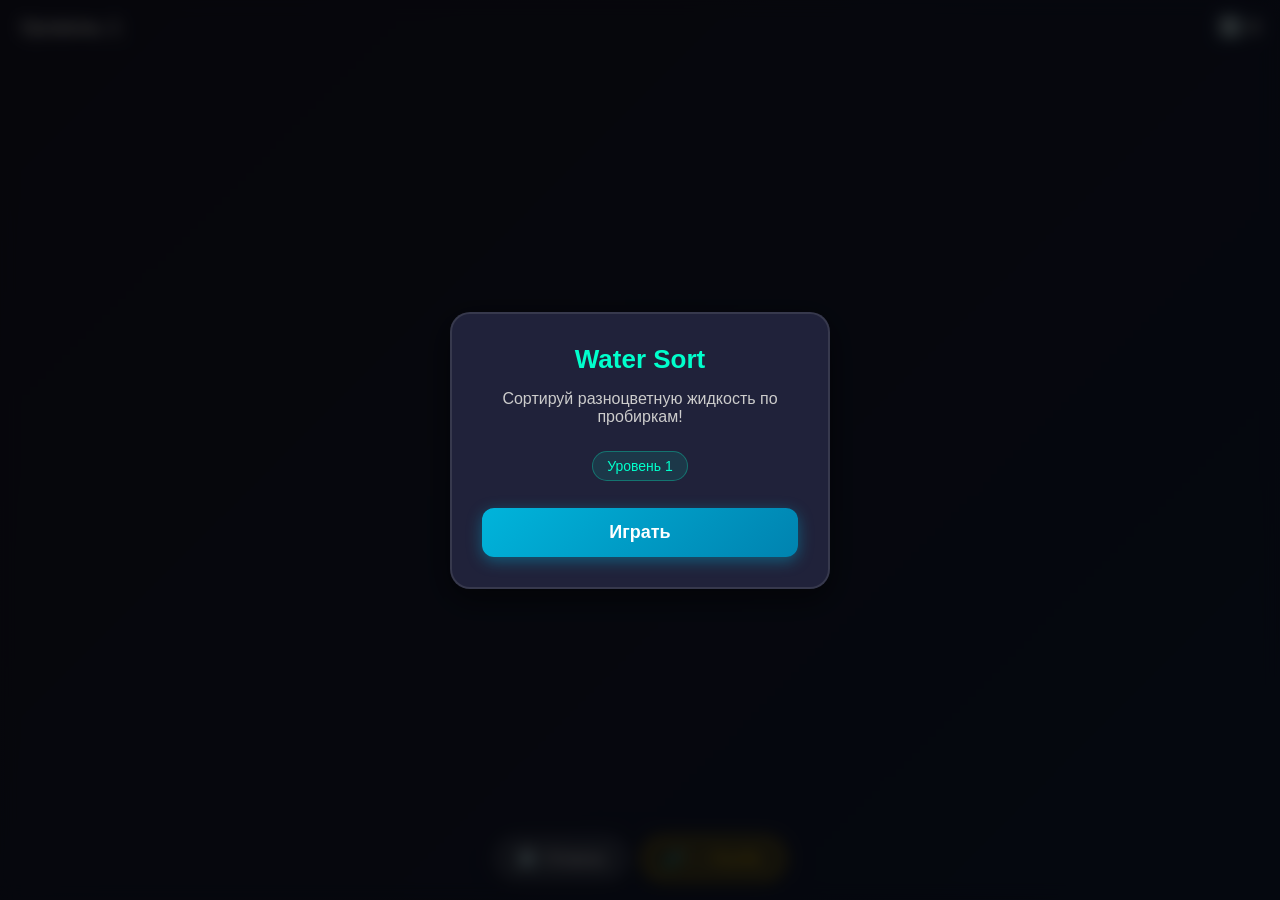
==== commit 56ab6fe3: "графика" ====
--- a/games/WaterSort/index.html
+++ b/games/WaterSort/index.html
@@ -4,191 +4,11 @@
     <meta charset="UTF-8">
     <meta name="viewport" content="width=device-width, initial-scale=1.0, maximum-scale=1.0, user-scalable=no">
     <title>Water Sort / Сортировка по пробиркам</title>
-    
+
     <!-- Yandex Games SDK v2 -->
     <script src="https://yandex.ru/games/sdk/v2"></script>
 
-    <style>
-        * {
-            box-sizing: border-box;
-            margin: 0;
-            padding: 0;
-            -webkit-user-select: none;
-            -moz-user-select: none;
-            -ms-user-select: none;
-            user-select: none;
-            -webkit-tap-highlight-color: transparent;
-            -webkit-touch-callout: none;
-            touch-action: none;
-        }
-
-        html, body {
-            width: 100%;
-            height: 100%;
-            overflow: hidden;
-            background: linear-gradient(135deg, #1a1a2e 0%, #16213e 100%);
-            color: #fff;
-            font-family: 'Segoe UI', Tahoma, Geneva, Verdana, sans-serif;
-        }
-
-        #game-container {
-            position: relative;
-            width: 100vw;
-            height: 100vh;
-            display: flex;
-            flex-direction: column;
-            justify-content: center;
-            align-items: center;
-        }
-
-        canvas {
-            display: block;
-            touch-action: none;
-        }
-
-        /* HUD & Top Bar */
-        #hud {
-            position: absolute;
-            top: 15px;
-            left: 20px;
-            right: 20px;
-            display: flex;
-            justify-content: space-between;
-            align-items: center;
-            font-size: 20px;
-            font-weight: bold;
-            z-index: 5;
-            pointer-events: none;
-            text-shadow: 0 2px 4px rgba(0,0,0,0.5);
-        }
-
-        .hud-group {
-            display: flex;
-            gap: 15px;
-            align-items: center;
-        }
-
-        /* Action Buttons Bar (Bottom / Side) */
-        #action-bar {
-            position: absolute;
-            bottom: 20px;
-            left: 50%;
-            transform: translateX(-50%);
-            display: flex;
-            gap: 15px;
-            z-index: 5;
-        }
-
-        .action-btn {
-            background: rgba(255, 255, 255, 0.15);
-            border: 2px solid rgba(255, 255, 255, 0.3);
-            color: #fff;
-            padding: 10px 20px;
-            border-radius: 25px;
-            font-size: 16px;
-            font-weight: bold;
-            cursor: pointer;
-            backdrop-filter: blur(5px);
-            transition: all 0.2s ease;
-            display: flex;
-            align-items: center;
-            gap: 8px;
-            box-shadow: 0 4px 10px rgba(0,0,0,0.3);
-            pointer-events: auto;
-        }
-
-        .action-btn:active {
-            transform: scale(0.95);
-            background: rgba(255, 255, 255, 0.3);
-        }
-
-        .action-btn.reward-badge {
-            border-color: #ffcc00;
-            background: rgba(255, 204, 0, 0.2);
-            color: #ffcc00;
-        }
-
-        /* UI Overlays / Modals */
-        .ui-overlay {
-            position: absolute;
-            top: 0;
-            left: 0;
-            width: 100%;
-            height: 100%;
-            background: rgba(0, 0, 0, 0.75);
-            backdrop-filter: blur(8px);
-            display: flex;
-            justify-content: center;
-            align-items: center;
-            z-index: 10;
-            opacity: 1;
-            transition: opacity 0.3s ease;
-        }
-
-        .ui-overlay.hidden {
-            opacity: 0;
-            pointer-events: none;
-        }
-
-        .modal-card {
-            background: #22253df0;
-            border: 2px solid rgba(255, 255, 255, 0.1);
-            padding: 30px;
-            border-radius: 20px;
-            text-align: center;
-            width: 90%;
-            max-width: 380px;
-            box-shadow: 0 10px 30px rgba(0,0,0,0.5);
-        }
-
-        .modal-card h1 {
-            font-size: 26px;
-            margin-bottom: 15px;
-            color: #00ffcc;
-        }
-
-        .modal-card p {
-            font-size: 16px;
-            color: #ccc;
-            margin-bottom: 25px;
-        }
-
-        .btn {
-            display: block;
-            width: 100%;
-            padding: 14px;
-            margin-top: 12px;
-            font-size: 18px;
-            font-weight: bold;
-            color: #fff;
-            background: linear-gradient(135deg, #00b4db 0%, #0083b0 100%);
-            border: none;
-            border-radius: 12px;
-            cursor: pointer;
-            box-shadow: 0 4px 15px rgba(0, 180, 219, 0.4);
-            transition: transform 0.1s ease;
-        }
-
-        .btn:active {
-            transform: scale(0.97);
-        }
-
-        .btn.btn-reward {
-            background: linear-gradient(135deg, #f7b733 0%, #fc4a1a 100%);
-            box-shadow: 0 4px 15px rgba(252, 74, 26, 0.4);
-        }
-
-        .level-badge {
-            background: rgba(0, 255, 204, 0.1);
-            color: #00ffcc;
-            padding: 6px 14px;
-            border-radius: 20px;
-            font-size: 14px;
-            display: inline-block;
-            margin-bottom: 15px;
-            border: 1px solid rgba(0, 255, 204, 0.3);
-        }
-    </style>
+    <link rel="stylesheet" href="style.css">
 </head>
 <body>
 
@@ -212,6 +32,12 @@
             </button>
             <button class="action-btn reward-badge" id="add-tube-btn">
                 <span>🧪+</span> <span id="txt-add-tube">Колба</span>
+            </button>
+            <button class="action-btn reward-badge hidden" id="reveal-hidden-btn">
+                <span>👁️</span> <span id="txt-reveal-hidden">Открыть</span>
+            </button>
+            <button class="action-btn reward-badge hidden" id="unlock-tube-btn">
+                <span>🔓</span> <span id="txt-unlock-tube">Разблок.</span>
             </button>
         </div>
 
@@ -245,713 +71,6 @@
         </div>
     </div>
 
-    <script>
-        // Localization
-        const locales = {
-            ru: {
-                title: "Water Sort",
-                desc: "Сортируй разноцветную жидкость по пробиркам!",
-                play: "Играть",
-                level: "Уровень ",
-                moves: "Ходы: ",
-                undo: "Отмена",
-                addTube: "+ Колба",
-                winTitle: "🎉 Уровень пройден!",
-                winDesc: "Отличная работа! Все цвета аккуратно отсортированы.",
-                nextLevel: "Следующий уровень",
-                failTitle: "💥 Ходы закончились!",
-                failDesc: "Время бомбы истекло. Хотите продолжить или начать заново?",
-                reviveBtn: "🎁 До +15 ходов (Реклама)",
-                restart: "Заново"
-            },
-            en: {
-                title: "Water Sort",
-                desc: "Sort the colored liquids into separate tubes!",
-                play: "Play",
-                level: "Level ",
-                moves: "Moves: ",
-                undo: "Undo",
-                addTube: "+ Tube",
-                winTitle: "🎉 Level Complete!",
-                winDesc: "Great job! All colors are perfectly sorted.",
-                nextLevel: "Next Level",
-                failTitle: "💥 Out of Moves!",
-                failDesc: "Bomb timer expired. Watch ad to get +15 moves or restart?",
-                reviveBtn: "🎁 +15 Moves (Watch Ad)",
-                restart: "Restart"
-            }
-        };
-
-        let currentLang = 'ru';
-        let yandexSDK = null;
-        let player = null;
-        let currentLevelIndex = 0;
-        let movesCount = 0;
-
-        // Game state
-        let tubes = []; // Array of tubes, each tube is { colors: [...], hiddenCount: N }
-        let history = []; // Stack of previous states for Undo
-        let selectedTubeIndex = null;
-        let animating = false;
-        let pouringData = null;
-        
-        let tubeLocks = []; // boolean array
-        let moveLimit = null; // null or remaining moves
-
-        // Colors palette
-        const COLORS = [
-            '#FF3366', '#33CCFF', '#33FF66', '#FFCC00',
-            '#9933FF', '#FF6600', '#00FFCC', '#FF99FF',
-            '#6666FF', '#CCFF33'
-        ];
-
-        // DOM Elements
-        const canvas = document.getElementById('gameCanvas');
-        const ctx = canvas.getContext('2d');
-        const mainMenu = document.getElementById('main-menu');
-        const victoryModal = document.getElementById('victory-modal');
-        const defeatModal = document.getElementById('defeat-modal');
-        const startBtn = document.getElementById('start-btn');
-        const nextLevelBtn = document.getElementById('next-level-btn');
-        const undoBtn = document.getElementById('undo-btn');
-        const addTubeBtn = document.getElementById('add-tube-btn');
-        const reviveBtn = document.getElementById('revive-btn');
-        const restartLevelBtn = document.getElementById('restart-level-btn');
-        const levelTitle = document.getElementById('level-title');
-        const movesCountDisplay = document.getElementById('moves-count');
-        const movesLimitDisplay = document.getElementById('moves-limit-display');
-        const menuDesc = document.getElementById('menu-desc');
-        const currentLevelPreview = document.getElementById('current-level-preview');
-        const txtUndo = document.getElementById('txt-undo');
-        const txtAddTube = document.getElementById('txt-add-tube');
-
-        document.addEventListener('contextmenu', e => e.preventDefault());
-
-        function resizeCanvas() {
-            canvas.width = window.innerWidth;
-            canvas.height = window.innerHeight;
-        }
-        window.addEventListener('resize', resizeCanvas);
-        resizeCanvas();
-
-        // SDK Initialization
-        document.addEventListener('DOMContentLoaded', () => {
-            if (typeof YaGames !== 'undefined') {
-                YaGames.init().then(ysdk => {
-                    yandexSDK = ysdk;
-                    currentLang = ysdk.environment.i18n?.lang?.startsWith('en') ? 'en' : 'ru';
-                    updateUILanguage();
-
-                    ysdk.on('game_api_pause', () => {});
-                    ysdk.on('game_api_resume', () => {});
-
-                    ysdk.getPlayer().then(_player => {
-                        player = _player;
-                        loadProgress();
-                    }).catch(err => console.log('Offline player', err));
-
-                    ysdk.features.LoadingAPI?.ready();
-                }).catch(err => {
-                    console.warn('SDK Init error', err);
-                    updateUILanguage();
-                });
-            } else {
-                updateUILanguage();
-            }
-        });
-
-        function updateUILanguage() {
-            const loc = locales[currentLang] || locales.ru;
-            const menuTitleEl = document.getElementById('menu-title');
-            if (menuTitleEl) menuTitleEl.textContent = loc.title;
-            if (menuDesc) menuDesc.textContent = loc.desc;
-            if (startBtn) startBtn.textContent = loc.play;
-            if (nextLevelBtn) nextLevelBtn.textContent = loc.nextLevel;
-            if (txtUndo) txtUndo.textContent = loc.undo;
-            if (txtAddTube) txtAddTube.textContent = loc.addTube;
-            if (currentLevelPreview) currentLevelPreview.textContent = loc.level + (currentLevelIndex + 1);
-            if (levelTitle) levelTitle.textContent = loc.level + (currentLevelIndex + 1);
-            if (movesCountDisplay) movesCountDisplay.textContent = `🔄 ${movesCount}`;
-            
-            if (moveLimit !== null) {
-                movesLimitDisplay.classList.remove('hidden');
-                movesLimitDisplay.textContent = `💣 ${moveLimit}`;
-            } else {
-                movesLimitDisplay.classList.add('hidden');
-            }
-        }
-
-        async function loadProgress() {
-            if (!player) return;
-            try {
-                const data = await player.getData();
-                if (data && typeof data.level === 'number') {
-                    currentLevelIndex = data.level;
-                    updateUILanguage();
-                }
-            } catch (e) {
-                console.error('Failed to load progress', e);
-            }
-        }
-
-        async function saveProgress() {
-            if (!player) return;
-            try {
-                if (typeof player.setData === 'function') {
-                    await player.setData({ level: currentLevelIndex }, true);
-                }
-            } catch (e) {
-                console.error('Failed to save progress', e);
-            }
-        }
-
-        // Level Generator with Level 3+ Hidden Layers and Level 7+ Locks & Level 10+ Bombs
-        function generateLevel(levelIdx) {
-            const capacity = 4;
-            let numColors = Math.min(3 + Math.floor(levelIdx / 3), COLORS.length);
-            let numEmpty = 2;
-
-            let colorPool = [];
-            for (let c = 0; c < numColors; c++) {
-                for (let i = 0; i < capacity; i++) {
-                    colorPool.push(c);
-                }
-            }
-            // Fisher-Yates shuffle
-            for (let i = colorPool.length - 1; i > 0; i--) {
-                let j = Math.floor(Math.random() * (i + 1));
-                [colorPool[i], colorPool[j]] = [colorPool[j], colorPool[i]];
-            }
-
-            let currentTubes = [];
-            for (let c = 0; c < numColors; c++) {
-                let tubeColors = colorPool.slice(c * capacity, (c + 1) * capacity);
-                
-                // From level 3+, introduce "Hidden" mystery layers (bottom 2 layers)
-                if (levelIdx >= 2 && c % 2 === 0) {
-                    // Mark bottom 2 layers as hidden (-1)
-                    tubeColors[0] = -1;
-                    tubeColors[1] = -1;
-                }
-                
-                currentTubes.push(tubeColors);
-            }
-            for (let i = 0; i < numEmpty; i++) {
-                currentTubes.push([]);
-            }
-
-            // Tube locks setup for Level 7+
-            tubeLocks = new Array(currentTubes.length).fill(false);
-            if (levelIdx >= 6) {
-                let lockTarget = Math.floor(Math.random() * numColors);
-                tubeLocks[lockTarget] = true;
-            }
-
-            // Move limits setup for Level 10+
-            if (levelIdx >= 9) {
-                moveLimit = 30 + Math.max(0, (15 - levelIdx) * 2);
-            } else {
-                moveLimit = null;
-            }
-
-            return currentTubes;
-        }
-
-        function startLevel() {
-            tubes = generateLevel(currentLevelIndex);
-            history = [];
-            selectedTubeIndex = null;
-            animating = false;
-            pouringData = null;
-            movesCount = 0;
-            updateUILanguage();
-            mainMenu.classList.add('hidden');
-            victoryModal.classList.add('hidden');
-            defeatModal.classList.add('hidden');
-        }
-
-        // Check if level is solved
-        function isLevelSolved(currentTubes) {
-            let activeTubesCount = 0;
-            for (let tube of currentTubes) {
-                if (tube.length === 0) continue;
-                if (tube.length !== 4) return false;
-                let firstColor = tube[0];
-                if (firstColor === -1) return false; // Mystery layer still present
-                for (let color of tube) {
-                    if (color !== firstColor) return false;
-                }
-                activeTubesCount++;
-            }
-            return activeTubesCount > 0;
-        }
-
-        function canPour(fromIdx, toIdx) {
-            if (fromIdx === toIdx) return false;
-            if (tubeLocks[fromIdx] || tubeLocks[toIdx]) return false;
-
-            let fromTube = tubes[fromIdx];
-            let toTube = tubes[toIdx];
-            if (fromTube.length === 0) return false;
-            if (toTube.length >= 4) return false;
-
-            let topColor = fromTube[fromTube.length - 1];
-            if (topColor === -1) return false; // Cannot pour mystery layer until revealed
-
-            if (toTube.length === 0) return true;
-            let targetTopColor = toTube[toTube.length - 1];
-            return topColor === targetTopColor;
-        }
-
-        function executePour(fromIdx, toIdx) {
-            history.push({
-                tubes: tubes.map(t => [...t]),
-                locks: [...tubeLocks],
-                moves: movesCount,
-                limit: moveLimit
-            });
-
-            let fromTube = tubes[fromIdx];
-            let toTube = tubes[toIdx];
-            let topColor = fromTube[fromTube.length - 1];
-
-            let count = 0;
-            for (let i = fromTube.length - 1; i >= 0; i--) {
-                if (fromTube[i] === topColor && toTube.length + count < 4) {
-                    count++;
-                } else {
-                    break;
-                }
-            }
-
-            animating = true;
-            pouringData = {
-                fromIdx,
-                toIdx,
-                color: topColor,
-                count,
-                progress: 0
-            };
-
-            let movingBlock = [];
-            for (let i = 0; i < count; i++) {
-                movingBlock.push(fromTube.pop());
-            }
-            pouringData.movingBlock = movingBlock;
-
-            movesCount++;
-            if (moveLimit !== null) {
-                moveLimit--;
-                if (moveLimit <= 0 && !isLevelSolved(tubes)) {
-                    triggerDefeat();
-                }
-            }
-            updateUILanguage();
-        }
-
-        // Undo action
-        undoBtn.addEventListener('click', () => {
-            if (animating || history.length === 0) return;
-            
-            if (yandexSDK) {
-                yandexSDK.adv.showRewardedVideo({
-                    callbacks: {
-                        onRewarded: () => {
-                            let prevState = history.pop();
-                            tubes = prevState.tubes;
-                            tubeLocks = prevState.locks;
-                            movesCount = prevState.moves;
-                            moveLimit = prevState.limit;
-                            selectedTubeIndex = null;
-                            updateUILanguage();
-                        },
-                        onError: () => {
-                            let prevState = history.pop();
-                            tubes = prevState.tubes;
-                            tubeLocks = prevState.locks;
-                            movesCount = prevState.moves;
-                            moveLimit = prevState.limit;
-                            selectedTubeIndex = null;
-                            updateUILanguage();
-                        }
-                    }
-                });
-            } else {
-                let prevState = history.pop();
-                tubes = prevState.tubes;
-                tubeLocks = prevState.locks;
-                movesCount = prevState.moves;
-                moveLimit = prevState.limit;
-                selectedTubeIndex = null;
-                updateUILanguage();
-            }
-        });
-
-        // Add Empty Tube via Ad
-        addTubeBtn.addEventListener('click', () => {
-            if (animating) return;
-
-            if (yandexSDK) {
-                yandexSDK.adv.showRewardedVideo({
-                    callbacks: {
-                        onRewarded: () => {
-                            history.push({
-                                tubes: tubes.map(t => [...t]),
-                                locks: [...tubeLocks],
-                                moves: movesCount,
-                                limit: moveLimit
-                            });
-                            tubes.push([]);
-                            tubeLocks.push(false);
-                            selectedTubeIndex = null;
-                            updateUILanguage();
-                        },
-                        onError: () => {
-                            history.push({
-                                tubes: tubes.map(t => [...t]),
-                                locks: [...tubeLocks],
-                                moves: movesCount,
-                                limit: moveLimit
-                            });
-                            tubes.push([]);
-                            tubeLocks.push(false);
-                            selectedTubeIndex = null;
-                            updateUILanguage();
-                        }
-                    }
-                });
-            } else {
-                history.push({
-                    tubes: tubes.map(t => [...t]),
-                    locks: [...tubeLocks],
-                    moves: movesCount,
-                    limit: moveLimit
-                });
-                tubes.push([]);
-                tubeLocks.push(false);
-                selectedTubeIndex = null;
-                updateUILanguage();
-            }
-        });
-
-        reviveBtn.addEventListener('click', () => {
-            if (yandexSDK) {
-                yandexSDK.adv.showRewardedVideo({
-                    callbacks: {
-                        onRewarded: () => {
-                            moveLimit = 15;
-                            defeatModal.classList.add('hidden');
-                            updateUILanguage();
-                        },
-                        onError: () => {
-                            moveLimit = 15;
-                            defeatModal.classList.add('hidden');
-                            updateUILanguage();
-                        }
-                    }
-                });
-            } else {
-                moveLimit = 15;
-                defeatModal.classList.add('hidden');
-                updateUILanguage();
-            }
-        });
-
-        restartLevelBtn.addEventListener('click', () => {
-            startLevel();
-        });
-
-        canvas.addEventListener('pointerdown', (e) => {
-            if (animating || !mainMenu.classList.contains('hidden') || !victoryModal.classList.contains('hidden') || !defeatModal.classList.contains('hidden')) return;
-
-            const rect = canvas.getBoundingClientRect();
-            const x = e.clientX - rect.left;
-            const y = e.clientY - rect.top;
-
-            const layout = getTubeLayout();
-            for (let i = 0; i < tubes.length; i++) {
-                let pos = layout.tubesPos[i];
-                if (x >= pos.x - layout.tubeWidth / 2 && x <= pos.x + layout.tubeWidth / 2 &&
-                    y >= pos.y && y <= pos.y + layout.tubeHeight) {
-                    
-                    // If tube is locked, clicking it attempts to unlock via ad / key
-                    if (tubeLocks[i]) {
-                        if (yandexSDK) {
-                            yandexSDK.adv.showRewardedVideo({
-                                callbacks: {
-                                    onRewarded: () => { tubeLocks[i] = false; updateUILanguage(); },
-                                    onError: () => { tubeLocks[i] = false; updateUILanguage(); }
-                                }
-                            });
-                        } else {
-                            tubeLocks[i] = false;
-                        }
-                        return;
-                    }
-
-                    if (selectedTubeIndex === null) {
-                        if (tubes[i].length > 0 && tubes[i][tubes[i].length - 1] !== -1) {
-                            selectedTubeIndex = i;
-                        }
-                    } else {
-                        if (selectedTubeIndex === i) {
-                            selectedTubeIndex = null;
-                        } else {
-                            if (canPour(selectedTubeIndex, i)) {
-                                let from = selectedTubeIndex;
-                                let to = i;
-                                selectedTubeIndex = null;
-                                executePour(from, to);
-                            } else {
-                                selectedTubeIndex = (tubes[i].length > 0 && tubes[i][tubes[i].length - 1] !== -1) ? i : null;
-                            }
-                        }
-                    }
-                    break;
-                }
-            }
-        });
-
-        function getTubeLayout() {
-            const numTubes = tubes.length;
-            const maxPerRow = numTubes > 6 ? Math.ceil(numTubes / 2) : numTubes;
-            const rows = numTubes > 6 ? 2 : 1;
-
-            const tubeWidth = Math.min(canvas.width / (maxPerRow + 1) * 0.6, 70);
-            const tubeHeight = tubeWidth * 3.2;
-            const spacingX = tubeWidth * 1.4;
-            const spacingY = tubeHeight * 1.3;
-
-            let tubesPos = [];
-            for (let i = 0; i < numTubes; i++) {
-                let row = Math.floor(i / maxPerRow);
-                let col = i % maxPerRow;
-                let countInRow = row === rows - 1 ? numTubes - row * maxPerRow : maxPerRow;
-                let rowStartX = (canvas.width - (countInRow * spacingX)) / 2 + tubeWidth / 2;
-
-                tubesPos.push({
-                    x: rowStartX + col * spacingX,
-                    y: (canvas.height - (rows * spacingY)) / 2 + tubeHeight * 0.2 + row * spacingY
-                });
-            }
-
-            return { tubesPos, tubeWidth, tubeHeight };
-        }
-
-        function draw() {
-            ctx.clearRect(0, 0, canvas.width, canvas.height);
-
-            const layout = getTubeLayout();
-            const { tubesPos, tubeWidth, tubeHeight } = layout;
-            const wallWidth = Math.max(4, tubeWidth * 0.08);
-            const radius = wallWidth * 1.5;
-
-            for (let i = 0; i < tubes.length; i++) {
-                let pos = tubesPos[i];
-                let isSelected = (selectedTubeIndex === i);
-                let bounceY = isSelected ? -15 : 0;
-
-                ctx.save();
-                ctx.translate(pos.x, pos.y + bounceY);
-
-                let tubeData = tubes[i];
-                let innerWidth = tubeWidth - wallWidth * 2;
-                let innerHeight = tubeHeight - wallWidth * 2;
-                let layerHeight = innerHeight / 4;
-
-                ctx.save();
-                ctx.beginPath();
-                ctx.roundRect(-innerWidth / 2, wallWidth, innerWidth, innerHeight - wallWidth / 2, [0, 0, radius, radius]);
-                ctx.clip();
-
-                for (let layerIdx = 0; layerIdx < tubeData.length; layerIdx++) {
-                    let colorIdx = tubeData[layerIdx];
-                    let yPos = tubeHeight - wallWidth - (layerIdx + 1) * layerHeight;
-                    
-                    if (colorIdx === -1) {
-                        ctx.fillStyle = '#e0e0e0';
-                        ctx.fillRect(-innerWidth / 2, yPos, innerWidth, layerHeight + 1);
-                        
-                        ctx.fillStyle = '#555';
-                        ctx.font = 'bold 16px sans-serif';
-                        ctx.textAlign = 'center';
-                        ctx.textBaseline = 'middle';
-                        ctx.fillText('?', 0, yPos + layerHeight / 2);
-                    } else {
-                        ctx.fillStyle = COLORS[colorIdx] || '#fff';
-                        ctx.fillRect(-innerWidth / 2, yPos, innerWidth, layerHeight + 1);
-                    }
-                }
-                ctx.restore();
-
-                // Draw Tube Glass Outline
-                ctx.strokeStyle = isSelected ? '#00ffcc' : 'rgba(255, 255, 255, 0.6)';
-                ctx.lineWidth = wallWidth;
-                ctx.beginPath();
-                ctx.moveTo(-tubeWidth / 2, 0);
-                ctx.lineTo(-tubeWidth / 2, tubeHeight - radius);
-                ctx.arcTo(-tubeWidth / 2, tubeHeight, -tubeWidth / 2 + radius, tubeHeight, radius);
-                ctx.lineTo(tubeWidth / 2 - radius, tubeHeight);
-                ctx.arcTo(tubeWidth / 2, tubeHeight, tubeWidth / 2, tubeHeight - radius, radius);
-                ctx.lineTo(tubeWidth / 2, 0);
-                ctx.stroke();
-
-                // Draw Lock if tube is locked
-                if (tubeLocks[i]) {
-                    ctx.fillStyle = 'rgba(0, 0, 0, 0.6)';
-                    ctx.fillRect(-tubeWidth / 2, tubeHeight / 2 - 20, tubeWidth, 40);
-                    ctx.fillStyle = '#FFD700';
-                    ctx.font = '20px sans-serif';
-                    ctx.textAlign = 'center';
-                    ctx.textBaseline = 'middle';
-                    ctx.fillText('🔒', 0, tubeHeight / 2);
-                }
-
-                ctx.restore();
-            }
-
-            if (animating && pouringData) {
-                updateAndDrawPouring(layout);
-            }
-        }
-
-        function updateAndDrawPouring(layout) {
-            const { tubesPos, tubeWidth, tubeHeight } = layout;
-            let fromPos = tubesPos[pouringData.fromIdx];
-            let toPos = tubesPos[pouringData.toIdx];
-
-            pouringData.progress += 0.08;
-            if (pouringData.progress >= 1) {
-                let toTube = tubes[pouringData.toIdx];
-                for (let color of pouringData.movingBlock) {
-                    toTube.push(color);
-                }
-                
-                // Check if any hidden layers are now exposed
-                checkAndRevealHiddenLayers();
-
-                animating = false;
-                pouringData = null;
-
-                if (isLevelSolved(tubes)) {
-                    triggerVictory();
-                }
-            } else {
-                let p = pouringData.progress;
-                let startX = fromPos.x;
-                let startY = fromPos.y + tubeHeight * 0.1;
-                let endX = toPos.x;
-                let endY = toPos.y + tubeHeight * 0.1;
-
-                let currX = startX + (endX - startX) * p;
-                let currY = startY + (endY - startY) * p - Math.sin(p * Math.PI) * 40;
-
-                ctx.fillStyle = COLORS[pouringData.color];
-                ctx.beginPath();
-                ctx.arc(currX, currY, tubeWidth * 0.3, 0, Math.PI * 2);
-                ctx.fill();
-            }
-        }
-
-        // Properly store original hidden colors during generation
-        let hiddenColorMap = new Map(); // tubeIndex -> array of hidden colors
-
-        function generateLevel(levelIdx) {
-            const capacity = 4;
-            let numColors = Math.min(3 + Math.floor(levelIdx / 3), COLORS.length);
-            let numEmpty = 2;
-
-            let colorPool = [];
-            for (let c = 0; c < numColors; c++) {
-                for (let i = 0; i < capacity; i++) {
-                    colorPool.push(c);
-                }
-            }
-            for (let i = colorPool.length - 1; i > 0; i--) {
-                let j = Math.floor(Math.random() * (i + 1));
-                [colorPool[i], colorPool[j]] = [colorPool[j], colorPool[i]];
-            }
-
-            let currentTubes = [];
-            hiddenColorMap.clear();
-
-            for (let c = 0; c < numColors; c++) {
-                let tubeColors = colorPool.slice(c * capacity, (c + 1) * capacity);
-                
-                // From level 3+, introduce mystery layers
-                if (levelIdx >= 2 && c % 2 === 0) {
-                    hiddenColorMap.set(c, [tubeColors[0], tubeColors[1]]);
-                    tubeColors[0] = -1;
-                    tubeColors[1] = -1;
-                }
-                
-                currentTubes.push(tubeColors);
-            }
-            for (let i = 0; i < numEmpty; i++) {
-                currentTubes.push([]);
-            }
-
-            tubeLocks = new Array(currentTubes.length).fill(false);
-            if (levelIdx >= 6) {
-                let lockTarget = Math.floor(Math.random() * numColors);
-                tubeLocks[lockTarget] = true;
-            }
-
-            if (levelIdx >= 9) {
-                moveLimit = 30 + Math.max(0, (15 - levelIdx) * 2);
-            } else {
-                moveLimit = null;
-            }
-
-            return currentTubes;
-        }
-
-        // Reveal hidden layers automatically when top layers are poured out
-        function checkAndRevealHiddenLayers() {
-            for (let tIdx = 0; tIdx < tubes.length; tIdx++) {
-                if (hiddenColorMap.has(tIdx)) {
-                    let tube = tubes[tIdx];
-                    let hidden = hiddenColorMap.get(tIdx);
-                    // If bottom layer 1 is -1 and index 1 is now top (length === 2) or empty
-                    if (tube.length === 2 && tube[1] === -1) {
-                        tube[1] = hidden[1];
-                    }
-                    if (tube.length === 1 && tube[0] === -1) {
-                        tube[0] = hidden[0];
-                    }
-                }
-            }
-        }
-
-        function triggerVictory() {
-            victoryModal.classList.remove('hidden');
-            if (yandexSDK) {
-                yandexSDK.adv.showFullscreenAdv({
-                    callbacks: { onClose: () => {}, onError: () => {} }
-                });
-            }
-        }
-
-        function triggerDefeat() {
-            defeatModal.classList.remove('hidden');
-        }
-
-        nextLevelBtn.addEventListener('click', () => {
-            currentLevelIndex++;
-            saveProgress();
-            startLevel();
-        });
-
-        startBtn.addEventListener('click', () => {
-            startLevel();
-        });
-
-        function gameLoop() {
-            draw();
-            requestAnimationFrame(gameLoop);
-        }
-        requestAnimationFrame(gameLoop);
-
-    </script>
+    <script src="script.js"></script>
 </body>
 </html>
--- a/games/WaterSort/style.css
+++ b/games/WaterSort/style.css
@@ -0,0 +1,184 @@
+* {
+    box-sizing: border-box;
+    margin: 0;
+    padding: 0;
+    -webkit-user-select: none;
+    -moz-user-select: none;
+    -ms-user-select: none;
+    user-select: none;
+    -webkit-tap-highlight-color: transparent;
+    -webkit-touch-callout: none;
+    touch-action: none;
+}
+
+html, body {
+    width: 100%;
+    height: 100%;
+    overflow: hidden;
+    background: linear-gradient(135deg, #1a1a2e 0%, #16213e 100%);
+    color: #fff;
+    font-family: 'Segoe UI', Tahoma, Geneva, Verdana, sans-serif;
+}
+
+#game-container {
+    position: relative;
+    width: 100vw;
+    height: 100vh;
+    display: flex;
+    flex-direction: column;
+    justify-content: center;
+    align-items: center;
+}
+
+canvas {
+    display: block;
+    touch-action: none;
+}
+
+/* HUD & Top Bar */
+#hud {
+    position: absolute;
+    top: 15px;
+    left: 20px;
+    right: 20px;
+    display: flex;
+    justify-content: space-between;
+    align-items: center;
+    font-size: 20px;
+    font-weight: bold;
+    z-index: 5;
+    pointer-events: none;
+    text-shadow: 0 2px 4px rgba(0,0,0,0.5);
+}
+
+.hud-group {
+    display: flex;
+    gap: 15px;
+    align-items: center;
+}
+
+/* Action Buttons Bar (Bottom / Side) */
+#action-bar {
+    position: absolute;
+    bottom: 20px;
+    left: 50%;
+    transform: translateX(-50%);
+    display: flex;
+    gap: 15px;
+    z-index: 5;
+}
+
+.action-btn {
+    background: rgba(255, 255, 255, 0.15);
+    border: 2px solid rgba(255, 255, 255, 0.3);
+    color: #fff;
+    padding: 10px 20px;
+    border-radius: 25px;
+    font-size: 16px;
+    font-weight: bold;
+    cursor: pointer;
+    backdrop-filter: blur(5px);
+    transition: all 0.2s ease;
+    display: flex;
+    align-items: center;
+    gap: 8px;
+    box-shadow: 0 4px 10px rgba(0,0,0,0.3);
+    pointer-events: auto;
+}
+
+.action-btn:active {
+    transform: scale(0.95);
+    background: rgba(255, 255, 255, 0.3);
+}
+
+.action-btn.reward-badge {
+    border-color: #ffcc00;
+    background: rgba(255, 204, 0, 0.2);
+    color: #ffcc00;
+}
+
+#moves-limit-display.hidden,
+.action-btn.hidden {
+    display: none;
+}
+
+/* UI Overlays / Modals */
+.ui-overlay {
+    position: absolute;
+    top: 0;
+    left: 0;
+    width: 100%;
+    height: 100%;
+    background: rgba(0, 0, 0, 0.75);
+    backdrop-filter: blur(8px);
+    display: flex;
+    justify-content: center;
+    align-items: center;
+    z-index: 10;
+    opacity: 1;
+    transition: opacity 0.3s ease;
+}
+
+.ui-overlay.hidden {
+    opacity: 0;
+    pointer-events: none;
+}
+
+.modal-card {
+    background: #22253df0;
+    border: 2px solid rgba(255, 255, 255, 0.1);
+    padding: 30px;
+    border-radius: 20px;
+    text-align: center;
+    width: 90%;
+    max-width: 380px;
+    box-shadow: 0 10px 30px rgba(0,0,0,0.5);
+}
+
+.modal-card h1 {
+    font-size: 26px;
+    margin-bottom: 15px;
+    color: #00ffcc;
+}
+
+.modal-card p {
+    font-size: 16px;
+    color: #ccc;
+    margin-bottom: 25px;
+}
+
+.btn {
+    display: block;
+    width: 100%;
+    padding: 14px;
+    margin-top: 12px;
+    font-size: 18px;
+    font-weight: bold;
+    color: #fff;
+    background: linear-gradient(135deg, #00b4db 0%, #0083b0 100%);
+    border: none;
+    border-radius: 12px;
+    cursor: pointer;
+    box-shadow: 0 4px 15px rgba(0, 180, 219, 0.4);
+    transition: transform 0.1s ease;
+}
+
+.btn:active {
+    transform: scale(0.97);
+}
+
+.btn.btn-reward {
+    background: linear-gradient(135deg, #f7b733 0%, #fc4a1a 100%);
+    box-shadow: 0 4px 15px rgba(252, 74, 26, 0.4);
+}
+
+.level-badge {
+    background: rgba(0, 255, 204, 0.1);
+    color: #00ffcc;
+    padding: 6px 14px;
+    border-radius: 20px;
+    font-size: 14px;
+    display: inline-block;
+    margin-bottom: 15px;
+    border: 1px solid rgba(0, 255, 204, 0.3);
+}
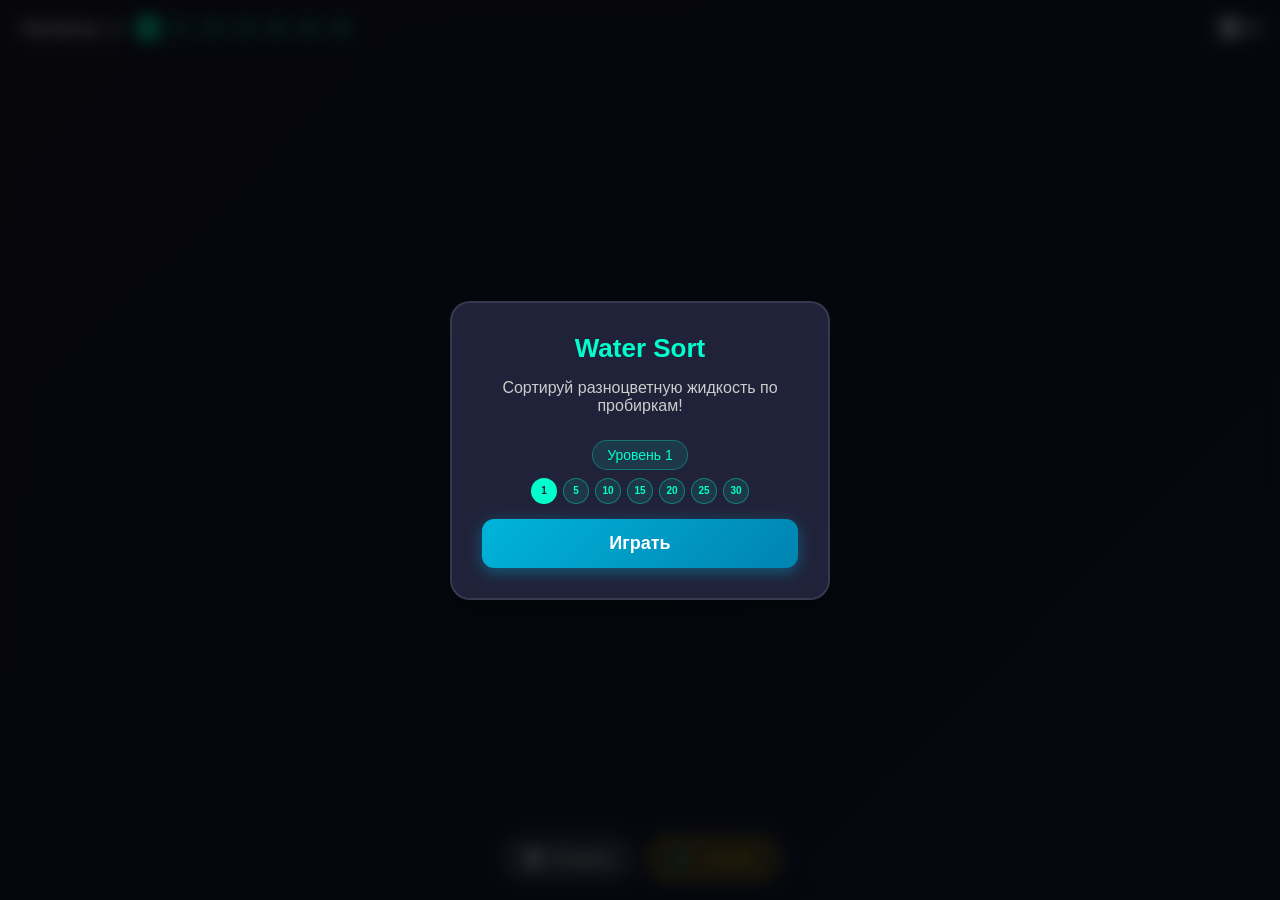
==== commit 0503c12a: "доработки" ====
--- a/games/WaterSort/index.html
+++ b/games/WaterSort/index.html
@@ -15,7 +15,10 @@
     <div id="game-container">
         <!-- HUD -->
         <div id="hud">
-            <div id="level-title">Уровень 1</div>
+            <div class="hud-group">
+                <div id="level-title">Уровень 1</div>
+                <div id="level-select"></div>
+            </div>
             <div class="hud-group">
                 <div id="moves-count">🔄 0</div>
                 <div id="moves-limit-display" class="hidden">💣 0</div>
@@ -46,7 +49,10 @@
             <div class="modal-card">
                 <h1 id="menu-title">Water Sort</h1>
                 <p id="menu-desc">Сортируй разноцветную жидкость по пробиркам!</p>
-                <div id="current-level-preview" class="level-badge">Уровень 1</div>
+                <div class="level-preview-row">
+                    <div id="current-level-preview" class="level-badge">Уровень 1</div>
+                    <div id="menu-level-select"></div>
+                </div>
                 <button class="btn" id="start-btn">Играть</button>
             </div>
         </div>
--- a/games/WaterSort/style.css
+++ b/games/WaterSort/style.css
@@ -57,6 +57,43 @@
     align-items: center;
 }
 
+/* Level select (jump straight to a milestone level, e.g. for testing progress) */
+#level-select {
+    display: flex;
+    gap: 6px;
+    align-items: center;
+    pointer-events: auto;
+}
+
+.level-select-btn {
+    width: 26px;
+    height: 26px;
+    border-radius: 50%;
+    display: flex;
+    align-items: center;
+    justify-content: center;
+    background: rgba(0, 255, 204, 0.1);
+    border: 1px solid rgba(0, 255, 204, 0.35);
+    color: #00ffcc;
+    font-size: 10px;
+    font-weight: bold;
+    font-family: inherit;
+    cursor: pointer;
+    padding: 0;
+    text-shadow: none;
+    transition: transform 0.1s ease, background 0.15s ease;
+}
+
+.level-select-btn:active {
+    transform: scale(0.9);
+    background: rgba(0, 255, 204, 0.3);
+}
+
+.level-select-btn.current {
+    background: #00ffcc;
+    color: #16213e;
+}
+
 /* Action Buttons Bar (Bottom / Side) */
 #action-bar {
     position: absolute;
@@ -179,6 +216,20 @@
     border-radius: 20px;
     font-size: 14px;
     display: inline-block;
+    border: 1px solid rgba(0, 255, 204, 0.3);
+}
+
+.level-preview-row {
+    display: flex;
+    align-items: center;
+    justify-content: center;
+    gap: 8px;
     margin-bottom: 15px;
-    border: 1px solid rgba(0, 255, 204, 0.3);
-}
+    flex-wrap: wrap;
+}
+
+#menu-level-select {
+    display: flex;
+    gap: 6px;
+    align-items: center;
+}
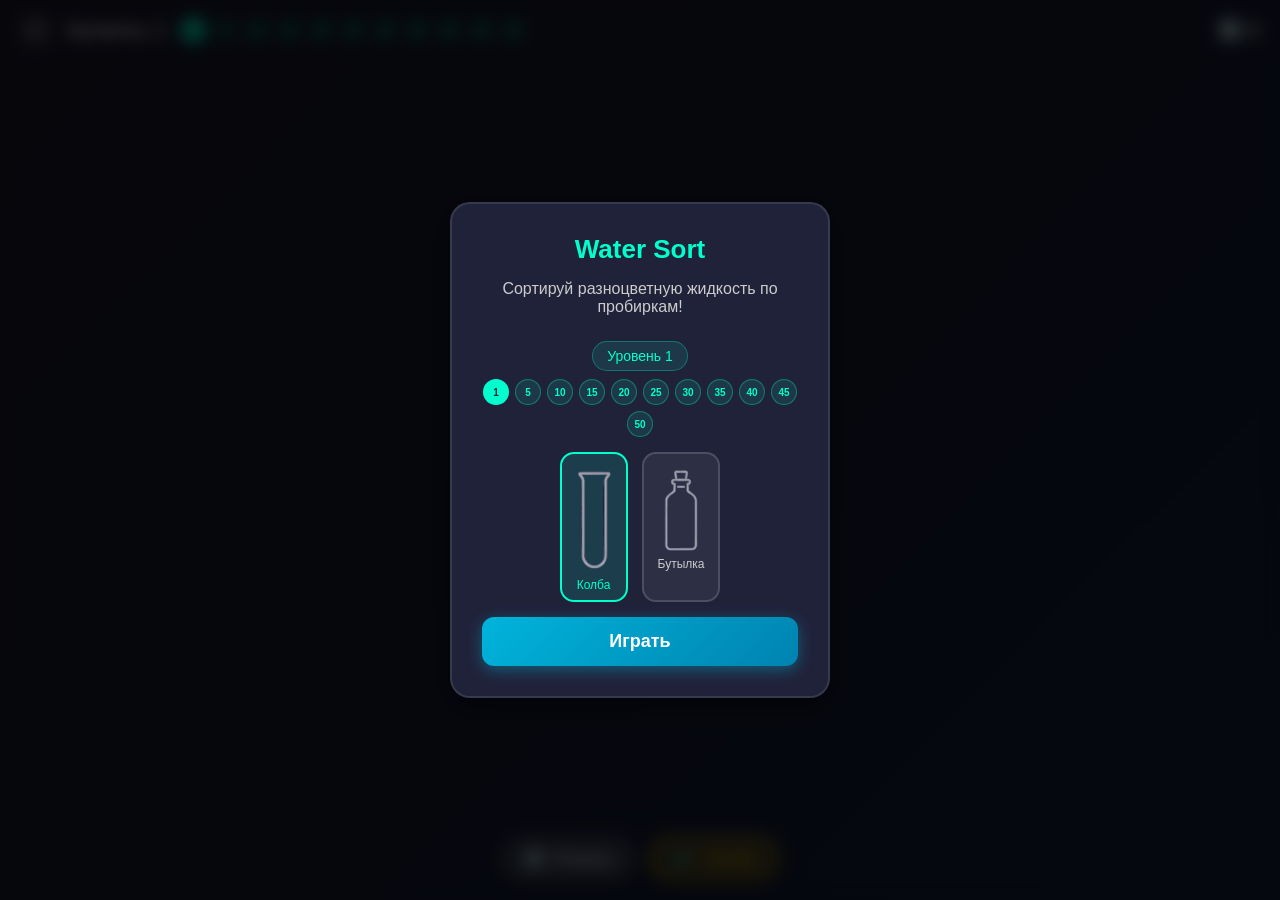
==== commit 3c47255b: "багфиксы" ====
--- a/games/WaterSort/index.html
+++ b/games/WaterSort/index.html
@@ -16,6 +16,7 @@
         <!-- HUD -->
         <div id="hud">
             <div class="hud-group">
+                <button class="menu-icon-btn" id="open-menu-btn" title="Меню">☰</button>
                 <div id="level-title">Уровень 1</div>
                 <div id="level-select"></div>
             </div>
@@ -27,6 +28,9 @@
 
         <!-- Canvas -->
         <canvas id="gameCanvas"></canvas>
+
+        <!-- Lock-condition hint toast -->
+        <div id="lockHintToast"></div>
 
         <!-- Action Bar (Undo & Add Tube) -->
         <div id="action-bar">
@@ -52,6 +56,18 @@
                 <div class="level-preview-row">
                     <div id="current-level-preview" class="level-badge">Уровень 1</div>
                     <div id="menu-level-select"></div>
+                </div>
+                <div class="skin-select-row" id="skin-select-row">
+                    <button class="skin-option" type="button" data-skin="tube">
+                        <img src="images/water1.png" alt="">
+                        <span class="skin-option-label" id="txt-skin-tube">Колба</span>
+                        <span class="skin-lock-badge hidden" data-lock-badge>🔒</span>
+                    </button>
+                    <button class="skin-option" type="button" data-skin="bottle">
+                        <img src="images/water4.png" alt="">
+                        <span class="skin-option-label" id="txt-skin-bottle">Бутылка</span>
+                        <span class="skin-lock-badge hidden" data-lock-badge>🔒</span>
+                    </button>
                 </div>
                 <button class="btn" id="start-btn">Играть</button>
             </div>
--- a/games/WaterSort/style.css
+++ b/games/WaterSort/style.css
@@ -57,12 +57,35 @@
     align-items: center;
 }
 
+/* Return-to-menu button (top-left, in-game only) */
+.menu-icon-btn {
+    background: rgba(255, 255, 255, 0.12);
+    border: 1px solid rgba(255, 255, 255, 0.3);
+    color: #fff;
+    width: 30px;
+    height: 30px;
+    border-radius: 8px;
+    font-size: 15px;
+    line-height: 1;
+    cursor: pointer;
+    pointer-events: auto;
+    text-shadow: none;
+    flex-shrink: 0;
+}
+
+.menu-icon-btn:active {
+    transform: scale(0.92);
+    background: rgba(255, 255, 255, 0.25);
+}
+
 /* Level select (jump straight to a milestone level, e.g. for testing progress) */
 #level-select {
     display: flex;
+    flex-wrap: wrap;
     gap: 6px;
     align-items: center;
     pointer-events: auto;
+    max-width: 60vw;
 }
 
 .level-select-btn {
@@ -137,6 +160,31 @@
 #moves-limit-display.hidden,
 .action-btn.hidden {
     display: none;
+}
+
+/* Lock-condition hint toast */
+#lockHintToast {
+    position: absolute;
+    top: 64px;
+    left: 50%;
+    transform: translateX(-50%) translateY(-8px);
+    background: rgba(20, 20, 20, 0.9);
+    color: #fff;
+    padding: 10px 18px;
+    border-radius: 20px;
+    font-size: 14px;
+    font-weight: bold;
+    z-index: 20;
+    opacity: 0;
+    pointer-events: none;
+    max-width: 80vw;
+    text-align: center;
+    transition: opacity 0.25s ease, transform 0.25s ease;
+}
+
+#lockHintToast.visible {
+    opacity: 1;
+    transform: translateX(-50%) translateY(0);
 }
 
 /* UI Overlays / Modals */
@@ -230,6 +278,78 @@
 
 #menu-level-select {
     display: flex;
+    flex-wrap: wrap;
+    justify-content: center;
     gap: 6px;
     align-items: center;
 }
+
+/* Container skin picker */
+.skin-select-row {
+    display: flex;
+    justify-content: center;
+    gap: 14px;
+    margin-bottom: 15px;
+}
+
+.skin-option {
+    position: relative;
+    background: rgba(255, 255, 255, 0.06);
+    border: 2px solid rgba(255, 255, 255, 0.15);
+    border-radius: 14px;
+    padding: 10px 14px 8px;
+    display: flex;
+    flex-direction: column;
+    align-items: center;
+    gap: 4px;
+    cursor: pointer;
+    transition: border-color 0.15s ease, background 0.15s ease, transform 0.1s ease;
+}
+
+.skin-option img {
+    width: 36px;
+    height: auto;
+    display: block;
+    pointer-events: none;
+}
+
+.skin-option-label {
+    font-size: 12px;
+    color: #ccc;
+}
+
+.skin-option:active {
+    transform: scale(0.96);
+}
+
+.skin-option.selected {
+    border-color: #00ffcc;
+    background: rgba(0, 255, 204, 0.12);
+}
+
+.skin-option.selected .skin-option-label {
+    color: #00ffcc;
+}
+
+.skin-option.locked {
+    opacity: 0.5;
+    cursor: not-allowed;
+}
+
+.skin-lock-badge {
+    position: absolute;
+    top: -6px;
+    right: -6px;
+    font-size: 13px;
+    background: rgba(20, 20, 20, 0.9);
+    border-radius: 50%;
+    width: 20px;
+    height: 20px;
+    display: flex;
+    align-items: center;
+    justify-content: center;
+}
+
+.skin-lock-badge.hidden {
+    display: none;
+}
